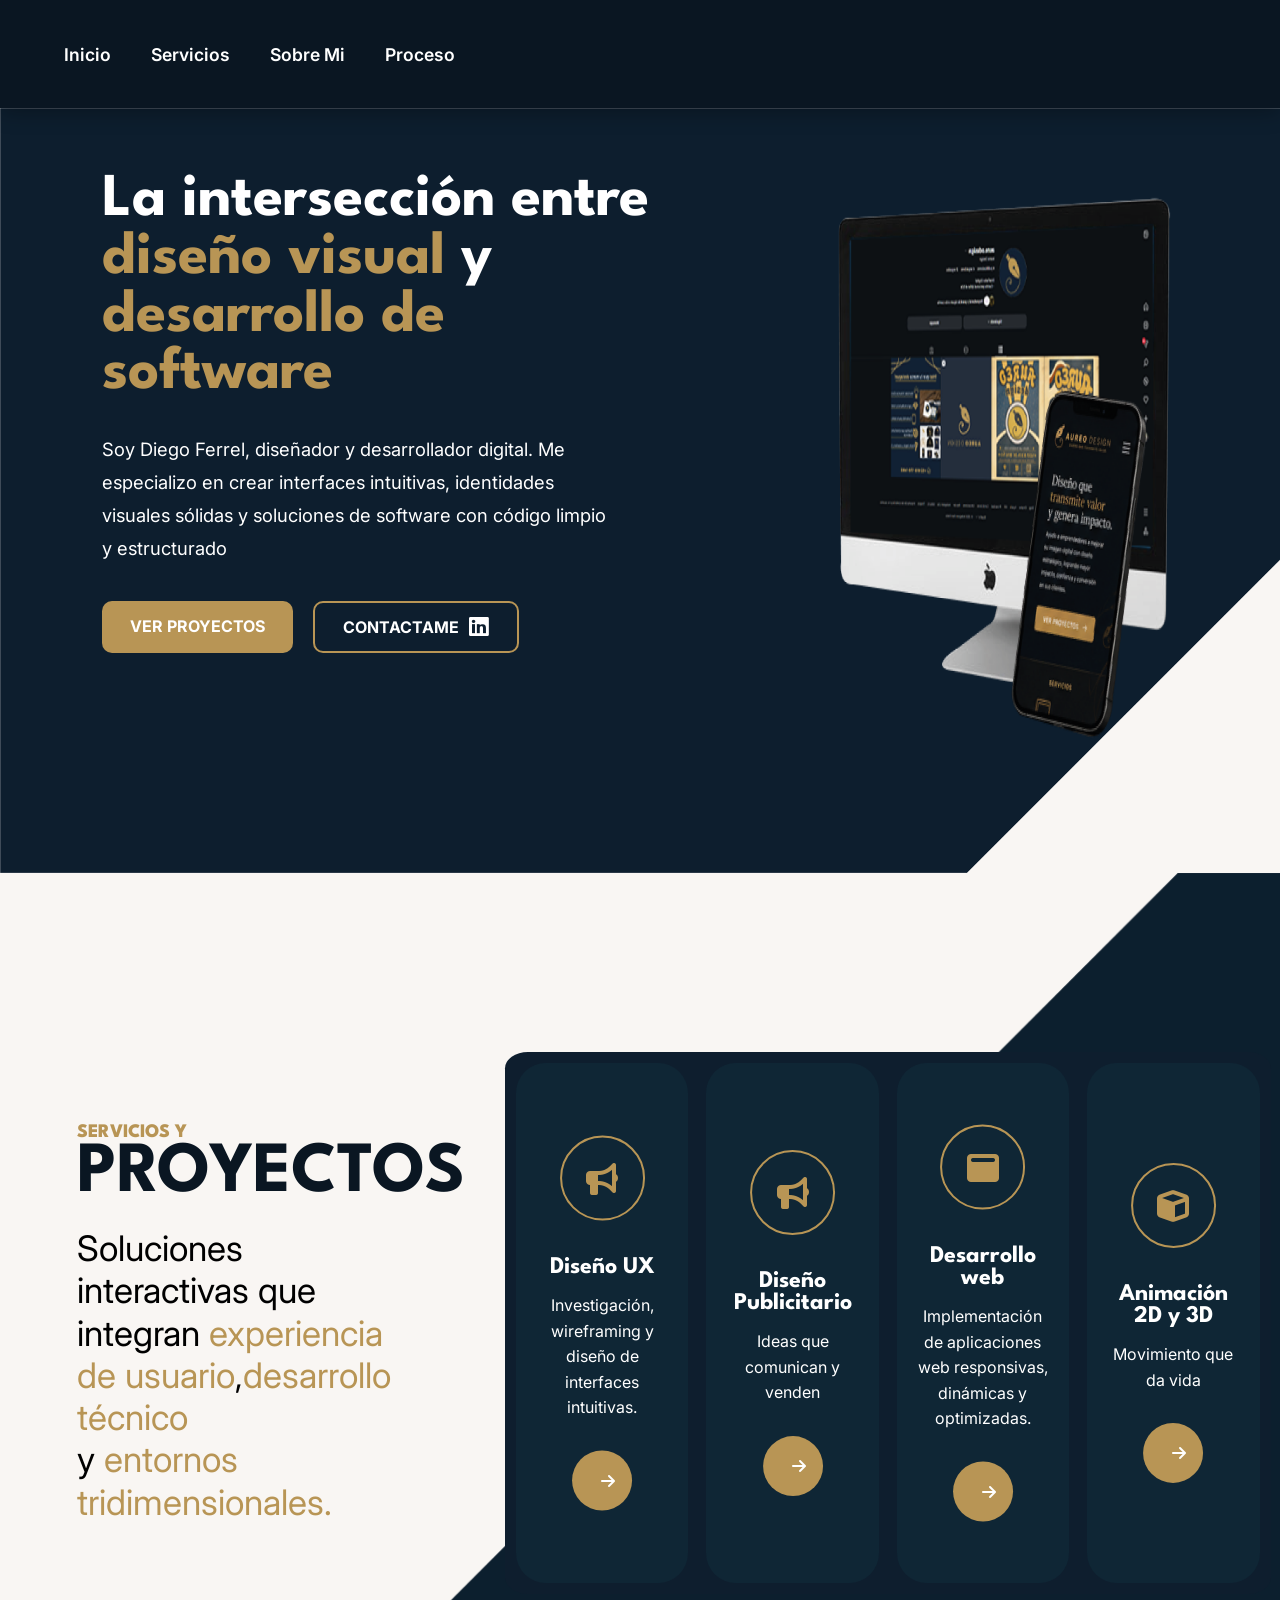
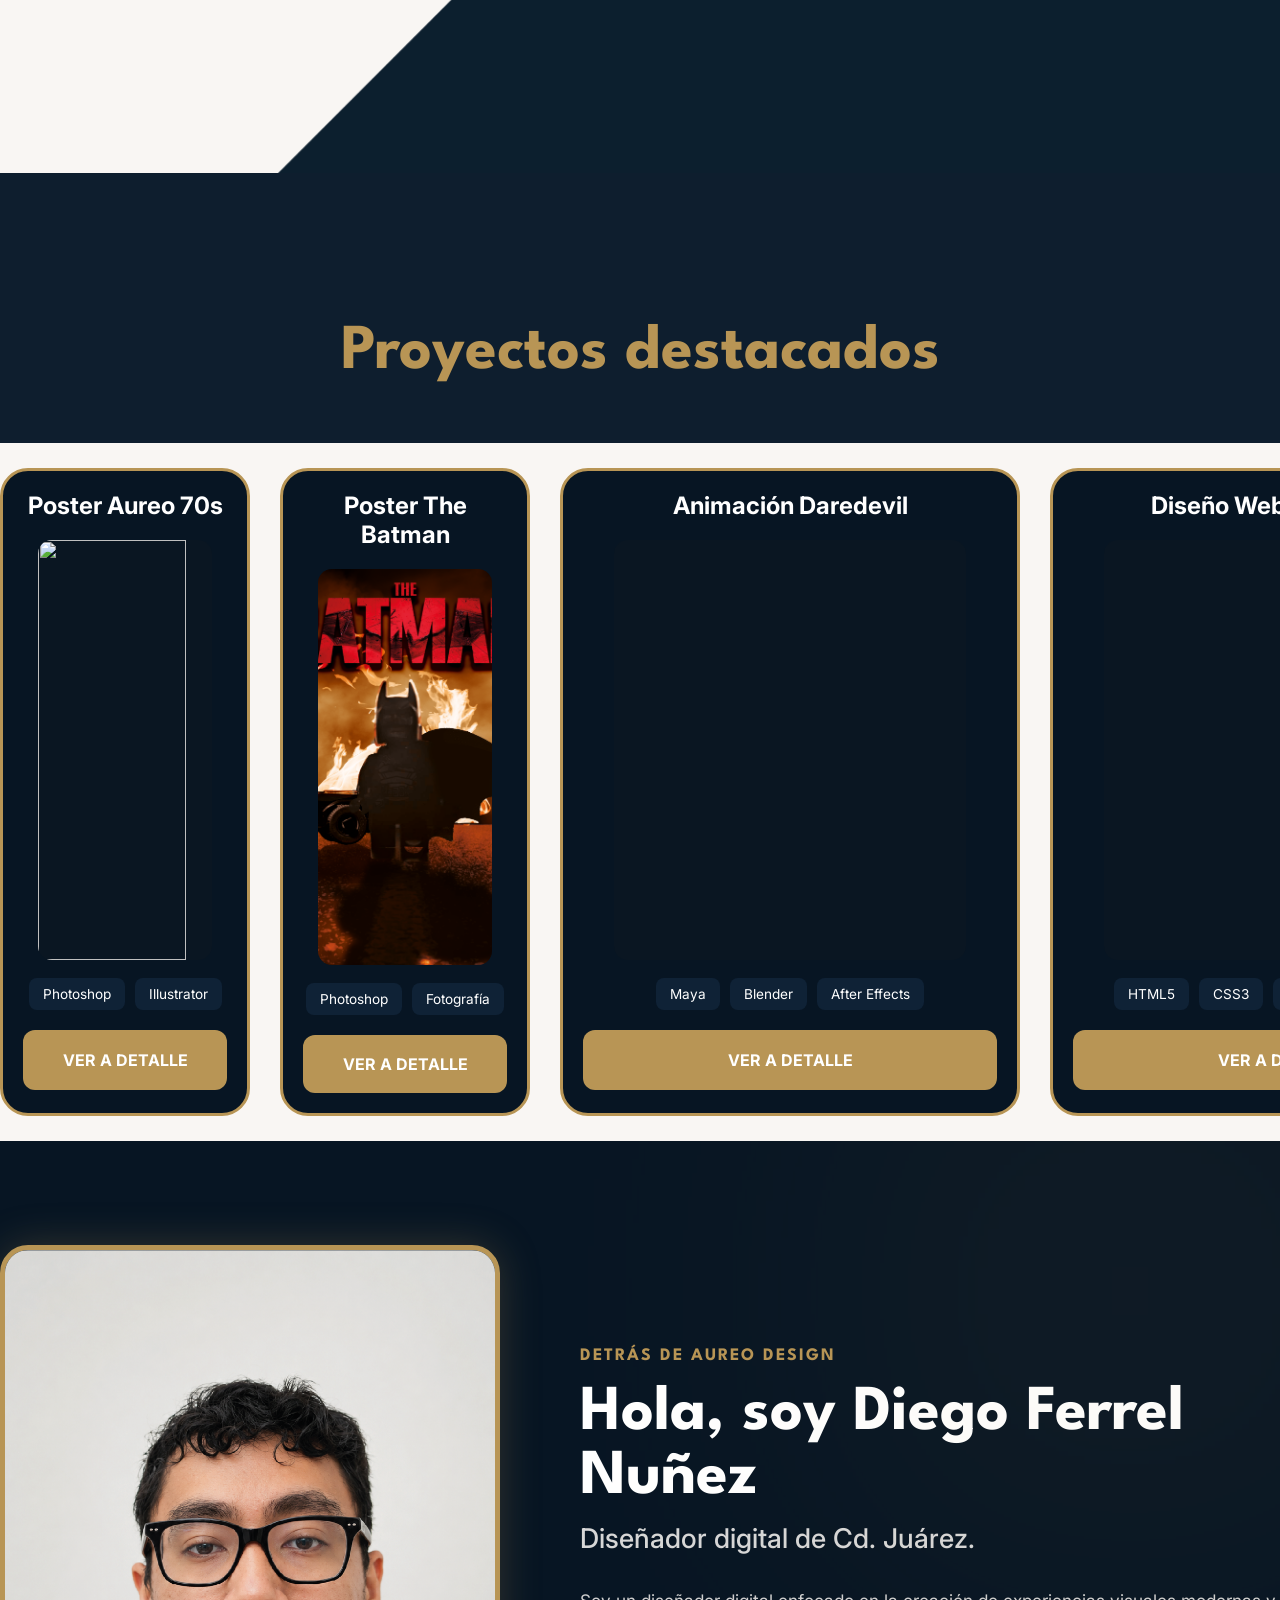
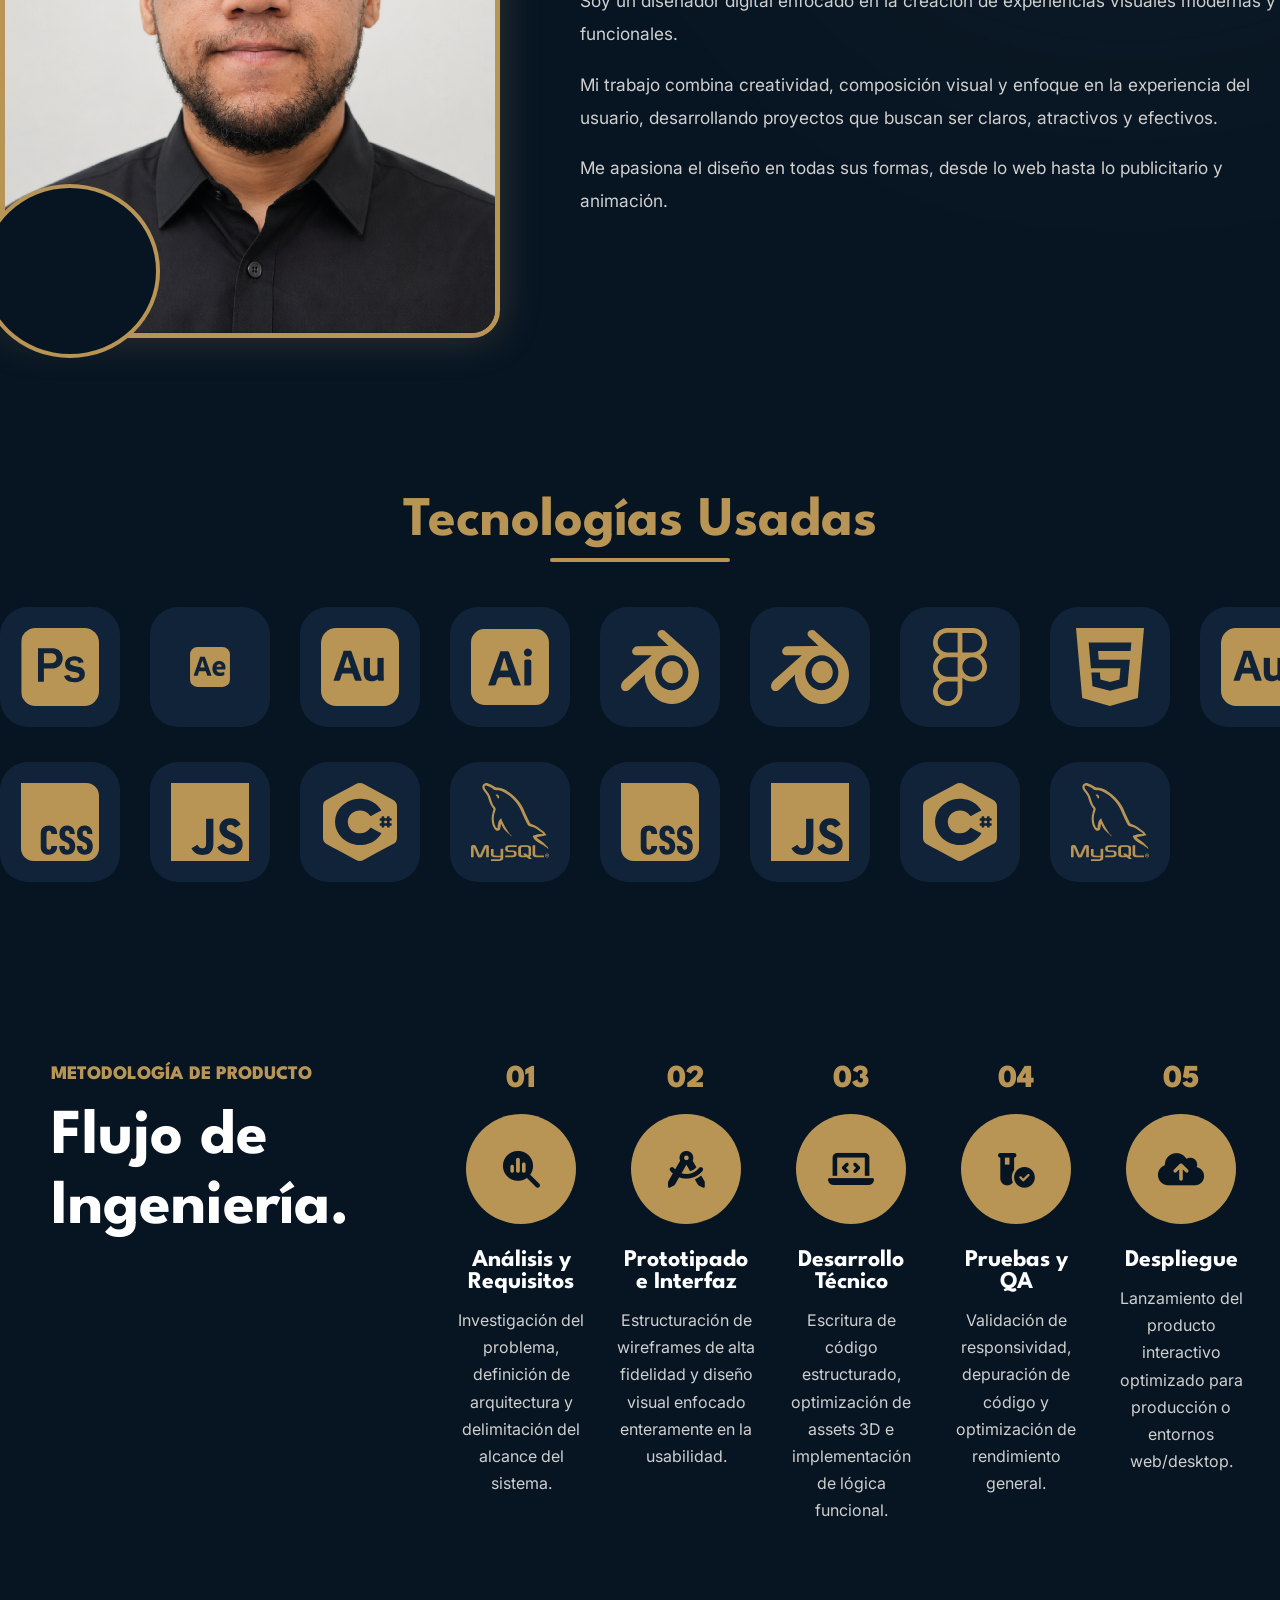
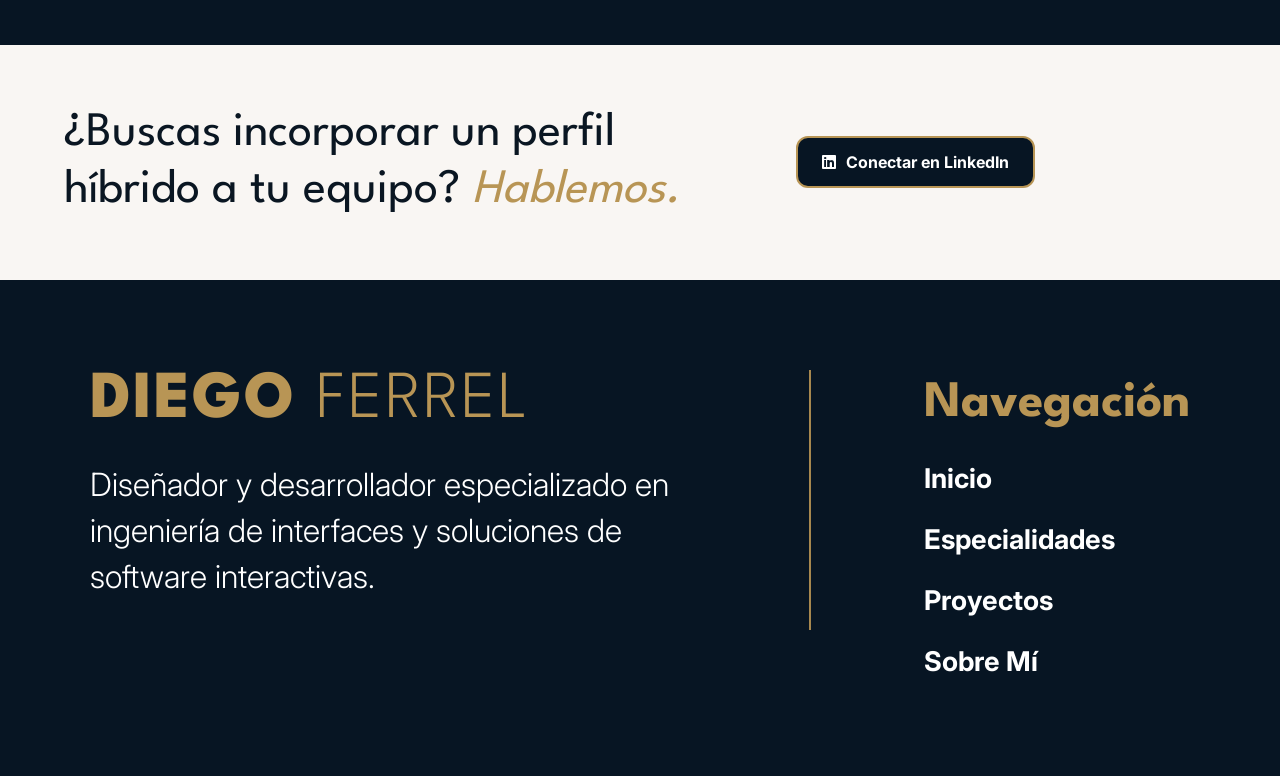
==== index.html @ 07446d7c "xd" ====
<!DOCTYPE html>
<html lang="en">

<head>
    <meta charset="UTF-8">
    <meta name="viewport" content="width=device-width, initial-scale=1.0">
    <title>Diego Ferrel</title>
    <link rel="stylesheet" href="./css/styles_index.css">


    <link rel="preconnect" href="https://fonts.googleapis.com">
    <link rel="preconnect" href="https://fonts.gstatic.com" crossorigin>
    <link
        href="https://fonts.googleapis.com/css2?family=Inter:ital,opsz,wght@0,14..32,100..900;1,14..32,100..900&family=League+Spartan:wght@100..900&display=swap"
        rel="stylesheet">

    <link rel="stylesheet" href="https://cdnjs.cloudflare.com/ajax/libs/font-awesome/6.5.1/css/all.min.css">
</head>

<body>
    <header>
        <div class="header-container">


            <button class="hamburger" id="hamburger-btn" aria-label="Abrir menú">
                <span></span>
                <span></span>
                <span></span>
            </button>

            <nav id="nav-menu">
                <ul>
                    <li><a href="./index.html">Inicio</a></li>
                    <li><a href="#servicios">Servicios</a></li>
                    <li><a href="#sobremi">Sobre Mi</a></li>
                    <li><a href="#proceso">Proceso</a></li>
                </ul>
            </nav>
        </div>
    </header>

    <section class="primeraseccion">
        <div class="hero-content">

            <h1>
                La intersección entre<br>
                <span>diseño visual</span> y<br>
                <span>desarrollo de software</span>
            </h1>

            <p>
                Soy Diego Ferrel, diseñador y desarrollador digital. Me especializo en crear interfaces intuitivas,
                identidades visuales sólidas y soluciones de software con código limpio y estructurado
            </p>

            <div class="hero-buttons">
                <a href="#servicios" class="btn-gold">VER PROYECTOS</a>
                <a href="https://www.linkedin.com/in/diego-ferrel-nu%C3%B1ez-9987aa386/" class="btn-outline">
                    CONTACTAME
                    <i class="fa-brands fa-linkedin"></i>

                </a>
            </div>

        </div>

        <figure class="mockups">
            <img src="./Recursos/mockups@3x.png" alt="">
        </figure>
    </section>
    <section class="servicios" id="servicios">
        <div class="texto-servicios">

            <span class="mini-titulo">SERVICIOS Y</span>

            <h2>PROYECTOS</h2>

            <p>
                Soluciones interactivas que <br>
                integran <span>experiencia de usuario</span>,<span>desarrollo técnico</span> <br>
                y <span>entornos tridimensionales.</span>
            </p>

        </div>

        <div class="cards-container">
            <article class="service-card">

                <video autoplay muted loop playsinline>
                    <source src="./Recursos/Videos/UX.mp4" type="video/mp4">
                </video>

                <div class="overlay"></div>

                <div class="contenido">

                    <div class="icono">
                        <i class="fa-solid fa-bullhorn"></i>
                    </div>

                    <h3>Diseño UX</h3>

                    <p>
                        Investigación, wireframing y diseño de interfaces intuitivas.
                    </p>

                    <button onclick="window.location.href='disenoux.html'" class="btn-card">

                        <span>Ver proyectos</span>

                        <i class="fa-solid fa-arrow-right"></i>

                    </button>

                </div>

            </article>


            <article class="service-card">

                <video autoplay muted loop playsinline>
                    <source src="./Recursos/Videos/DiseñoPublicitario.mp4" type="video/mp4">
                </video>

                <div class="overlay"></div>

                <div class="contenido">

                    <div class="icono">
                        <i class="fa-solid fa-bullhorn"></i>
                    </div>

                    <h3>Diseño Publicitario</h3>

                    <p>
                        Ideas que comunican y venden
                    </p>

                    <button onclick="window.location.href='disenopublicitario.html'" class="btn-card">

                        <span>Ver proyectos</span>

                        <i class="fa-solid fa-arrow-right"></i>

                    </button>

                </div>

            </article>

            <article class="service-card">

                <video autoplay muted loop playsinline>
                    <source src="./Recursos/Videos/Web.mp4" type="video/mp4">
                </video>

                <div class="overlay"></div>

                <div class="contenido">

                    <div class="icono">
                        <i class="fa-solid fa-window-maximize"></i>
                    </div>

                    <h3>Desarrollo web</h3>

                    <p>
                        Implementación de aplicaciones web responsivas, dinámicas y optimizadas.
                    </p>

                    <button onclick="window.location.href='disenoweb.html'" class="btn-card">

                        <span>Ver proyectos</span>

                        <i class="fa-solid fa-arrow-right"></i>

                    </button>

                </div>

            </article>



            <article class="service-card">

                <video autoplay muted loop playsinline>
                    <source src="./Recursos/Videos/animacion.mp4" type="video/mp4">
                </video>

                <div class="overlay"></div>

                <div class="contenido">

                    <div class="icono">
                        <i class="fa-solid fa-cube"></i>
                    </div>

                    <h3>Animación 2D y 3D</h3>

                    <p>
                        Movimiento que da vida
                    </p>

                    <button onclick="window.location.href='Animacion2d.html'" class="btn-card">

                        <span>Ver proyectos</span>

                        <i class="fa-solid fa-arrow-right"></i>

                    </button>

                </div>

            </article>

        </div>
    </section>


    <section class="proyectos">
        <div class="titulo-proyectos">
            <h2>Proyectos destacados</h2>
        </div>

        <div class="carousel">
            <div class="carousel-track">

                <!-- CARD 1 -->
                <article class="project-card">
                    <h3>Poster Aureo 70s</h3>

                    <img src="./Recursos/Proyectos/Publicidad/CartelFinalParaImpresion.jpg" alt="">

                    <div class="tags">
                        <span>Photoshop</span>
                        <span>Illustrator</span>
                    </div>

                    <a href="#" class="btn-card"
                        data-src="./Recursos/Proyectos/Publicidad/CartelFinalParaImpresion.png">
                        VER A DETALLE
                    </a>
                </article>

                <!-- CARD 2 -->
                <article class="project-card">
                    <h3>Poster The Batman</h3>

                    <img src="./Recursos/Proyectos/Publicidad/PosterTheBatman.png" alt="">

                    <div class="tags">
                        <span>Photoshop</span>
                        <span>Fotografía</span>
                    </div>

                    <a href="#" class="btn-card" data-src="./Recursos/Proyectos/Publicidad/PosterTheBatman.png">
                        VER A DETALLE
                    </a>
                </article>

                <!-- CARD 3 -->
                <article class="project-card video-card">
                    <h3>Animación Daredevil</h3>

                    <video autoplay muted loop playsinline>
                        <source src="./Recursos/Proyectos/Animacion/Daredevil_Spiderman_Final (1).mp4" type="video/mp4">
                    </video>

                    <div class="tags">
                        <span>Maya</span>
                        <span>Blender</span>
                        <span>After Effects</span>
                    </div>

                    <a href="#" class="btn-card"
                        data-src="./Recursos/Proyectos/Animacion/Daredevil_Spiderman_Final (1).mp4">
                        VER A DETALLE
                    </a>
                </article>

                <!-- CARD 4 -->
                <article class="project-card video-card">
                    <h3>Diseño Web VinylStore</h3>

                    <video autoplay muted loop playsinline>
                        <source src="./Recursos/Proyectos/Web/VinylStore.mp4" type="video/mp4">
                    </video>


                    <div class="tags">
                        <span>HTML5</span>
                        <span>CSS3</span>
                        <span>JavaScript</span>
                        <span>Figma</span>
                    </div>

                    <a href="https://diegoferrel.github.io/VinylStore.io/" class="btn-card" target="_blank"
                        rel="noopener noreferrer">
                        VER A DETALLE
                    </a>
                </article>

                <!-- CARD 5 -->
                <article class="project-card video-card">
                    <h3>Animacion 2D</h3>

                    <video autoplay muted loop playsinline>
                        <source src="./Recursos/Proyectos/Animacion/Proyecto Final.mp4" type="video/mp4">
                    </video>

                    <div class="tags">
                        <span>After Effects</span>
                        <span>Audition</span>
                    </div>

                    <a href="#" class="btn-card" data-src="./Recursos/Proyectos/Animacion/Proyecto Final.mp4">
                        VER A DETALLE
                    </a>
                </article>

                <!-- DUPLICADOS PARA LOOP INFINITO -->

                <article class="project-card">
                    <h3>Poster Aureo 70s</h3>

                    <img src="./Recursos/Proyectos/Publicidad/CartelFinalParaImpresion.jpg" alt="">

                    <div class="tags">
                        <span>Photoshop</span>
                        <span>Illustrator</span>
                    </div>

                    <a href="#" class="btn-card"
                        data-src="./Recursos/Proyectos/Publicidad/CartelFinalParaImpresion.jpg">
                        VER A DETALLE
                    </a>
                </article>

                <article class="project-card">
                    <h3>Poster The Batman</h3>

                    <img src="./Recursos/Proyectos/Publicidad/PosterTheBatman.png" alt="">

                    <div class="tags">
                        <span>Photoshop</span>
                        <span>Fotografía</span>
                    </div>

                    <a href="#" class="btn-card" data-src="./Recursos/Proyectos/Publicidad/PosterTheBatman.png">
                        VER A DETALLE
                    </a>
                </article>

            </div>
        </div>
    </section>

    <section class="sobre-mi" id="sobremi">

        <div class="sobre-container">

            <div class="foto-wrapper">
                <img src="./Recursos/yo@3x.png" alt="Diego Ferrel">

                <div class="icono-aureo">
                    
                </div>
            </div>

            <div class="sobre-texto">

                <span class="mini-titulo">
                    DETRÁS DE AUREO DESIGN
                </span>

                <h2>
                    Hola, soy Diego Ferrel Nuñez
                </h2>

                <h3>
                    Diseñador digital de Cd. Juárez.
                </h3>

                <p>
                    Soy un diseñador digital enfocado en la creación de experiencias visuales modernas y funcionales.
                </p>

                <p>
                    Mi trabajo combina creatividad, composición visual y enfoque en la experiencia del usuario,
                    desarrollando proyectos que buscan ser claros, atractivos y efectivos.
                </p>

                <p>
                    Me apasiona el diseño en todas sus formas, desde lo web hasta lo publicitario y animación.
                </p>

            </div>

        </div>

    </section>

    <section class="tecnologias">

        <div class="titulo-tech">

            <h2>Tecnologías Usadas</h2>

        </div>

        <!-- FILA 1 -->
        <div class="tech-slider">

            <div class="tech-track left">

                <!-- ITEMS -->
                <div class="tech-item">
                    <img src="./iconos/Tecnologias/IconoPhotoshop.svg" alt="">
                </div>

                <div class="tech-item">
                    <img src="./iconos/Tecnologias/IconoAfterEffects.svg" alt="">
                </div>

                <div class="tech-item">
                    <img src="./iconos/Tecnologias/IconoAuditiion.svg" alt="">
                </div>

                <div class="tech-item">
                    <img src="./iconos/Tecnologias/IconoIllustrator.svg" alt="">
                </div>

                <div class="tech-item">
                    <img src="./iconos/Tecnologias/IconoBlender.svg" alt="">
                </div>

                <div class="tech-item">
                    <img src="./iconos/Tecnologias/IconoBlender.svg" alt="">
                </div>

                <div class="tech-item">
                    <img src="./iconos/Tecnologias/IconoFigma.svg" alt="">
                </div>

                <div class="tech-item">
                    <img src="./iconos/Tecnologias/IconoHTML.svg" alt="">
                </div>

                <!-- DUPLICADOS -->
                <div class="tech-item">
                    <img src="./iconos/Tecnologias/IconoAuditiion.svg" alt="">
                </div>

                <div class="tech-item">
                    <img src="./iconos/Tecnologias/IconoAfterEffects.svg" alt="">
                </div>

                <div class="tech-item">
                    <img src="./iconos/Tecnologias/IconoAuditiion.svg" alt="">
                </div>

                <div class="tech-item">
                    <img src="./iconos/Tecnologias/IconoIllustrator.svg" alt="">
                </div>

                <div class="tech-item">
                    <img src="./iconos/Tecnologias/IconoPhotoshop.svg" alt="">
                </div>

                <div class="tech-item">
                    <img src="./iconos/Tecnologias/IconoAfterEffects.svg" alt="">
                </div>

                <div class="tech-item">
                    <img src="./iconos/Tecnologias/IconoAuditiion.svg" alt="">
                </div>

            </div>

        </div>

        <!-- FILA 2 -->
        <div class="tech-slider">

            <div class="tech-track right">

                <div class="tech-item">
                    <img src="./iconos/Tecnologias/IconoCSS.svg" alt="">
                </div>

                <div class="tech-item">
                    <img src="./iconos/Tecnologias/IconoJava.svg" alt="">
                </div>

                <div class="tech-item">
                    <img src="./iconos/Tecnologias/IconoC.svg" alt="">
                </div>

                <div class="tech-item">
                    <img src="./iconos/Tecnologias/IconoMYSQL.svg" alt="">
                </div>



                <!-- DUPLICADOS -->
                <div class="tech-item">
                    <img src="./iconos/Tecnologias/IconoCSS.svg" alt="">
                </div>

                <div class="tech-item">
                    <img src="./iconos/Tecnologias/IconoJava.svg" alt="">
                </div>

                <div class="tech-item">
                    <img src="./iconos/Tecnologias/IconoC.svg" alt="">
                </div>

                <div class="tech-item">
                    <img src="./iconos/Tecnologias/IconoMYSQL.svg" alt="">
                </div>

            </div>

        </div>

    </section>

    <section class="proceso" id="metodologia">
        <div class="proceso-header">
            <div class="proceso-texto">
                <span class="mini-titulo">METODOLOGÍA DE PRODUCTO</span>
                <h2>Flujo de <br>Ingeniería.</h2>
            </div>

            <div class="steps">
                <article class="step">
                    <div class="numero">01</div>
                    <div class="step-icon"><i class="fa-solid fa-magnifying-glass-chart"></i></div>
                    <h3>Análisis y Requisitos</h3>
                    <p>Investigación del problema, definición de arquitectura y delimitación del alcance del sistema.</p>
                </article>

                <article class="step">
                    <div class="numero">02</div>
                    <div class="step-icon"><i class="fa-solid fa-compass-drafting"></i></div>
                    <h3>Prototipado e Interfaz</h3>
                    <p>Estructuración de wireframes de alta fidelidad y diseño visual enfocado enteramente en la usabilidad.</p>
                </article>

                <article class="step">
                    <div class="numero">03</div>
                    <div class="step-icon"><i class="fa-solid fa-laptop-code"></i></div>
                    <h3>Desarrollo Técnico</h3>
                    <p>Escritura de código estructurado, optimización de assets 3D e implementación de lógica funcional.</p>
                </article>

                <article class="step">
                    <div class="numero">04</div>
                    <div class="step-icon"><i class="fa-solid fa-vial-circle-check"></i></div>
                    <h3>Pruebas y QA</h3>
                    <p>Validación de responsividad, depuración de código y optimización de rendimiento general.</p>
                </article>

                <article class="step">
                    <div class="numero">05</div>
                    <div class="step-icon"><i class="fa-solid fa-cloud-arrow-up"></i></div>
                    <h3>Despliegue</h3>
                    <p>Lanzamiento del producto interactivo optimizado para producción o entornos web/desktop.</p>
                </article>
            </div>
        </div>
    </section>

    <section class="cta-final" id="contacto">
        <div class="cta-container">
            <div class="cta-left">
                <h2>¿Buscas incorporar un perfil<br>híbrido a tu equipo? <span>Hablemos.</span></h2>
            </div>
            <div class="cta-right">
                <a href="https://www.linkedin.com/in/diego-ferrel-nu%C3%B1ez-9987aa386/" target="_blank" rel="noopener noreferrer" class="cta-btn instagram">
                    <i class="fa-brands fa-linkedin"></i> Conectar en LinkedIn
                </a>
            </div>
        </div>
    </section>

    <footer class="footer">
        <div class="footer-container">
            <div class="footer-brand">
                <div class="footer-logo">
                    <h2>DIEGO <span>FERREL</span></h2>
                </div>
                <p>Diseñador y desarrollador especializado en ingeniería de interfaces y soluciones de software interactivas.</p>
            </div>
            <div class="footer-divider"></div>
            <div class="footer-links">
                <h3>Navegación</h3>
                <ul>
                    <li><a href="index.html">Inicio</a></li>
                    <li><a href="#servicios">Especialidades</a></li>
                    <li><a href="#proyectos">Proyectos</a></li>
                    <li><a href="#sobremi">Sobre Mí</a></li>
                </ul>
            </div>
        </div>
    </footer>


    <div class="modal" id="modal">
        <span class="close">&times;</span>
        <img id="modal-img" src="" alt="">
        <video id="modal-video" controls></video>
    </div>
</body>
<script src="./Java/script.js" defer></script>

</html>
---- css/styles_index.css ----
* {
    margin: 0;
    border: none;
}

*,
*::before,
*::after {
    box-sizing: border-box;
}
html {
    scroll-behavior: smooth;
    overflow-x: hidden;
}

img,
video {
    max-width: 100%;
    display: block;
}

section {
    width: 100%;
}

body {
    background-color: #F9F6F3;
    overflow-x: hidden;
}

header {
    position: fixed; /* Hace que el nav siga el scroll */
    top: 0;
    left: 0;
    width: 100%;
    height: 12dvh;
    background-color: #0A1622;
    z-index: 1000; 
    box-shadow: 0 4px 20px rgba(0, 0, 0, 0.3);
    justify-items: anchor-center;
}

.header-container {
    max-width: 1400px;
    height: 100%;
    margin: 0 auto;
    display: flex;
    justify-content: space-between;
    align-items: center;
    padding: 0 5%;
}

.logo-container {
    display: flex;
    align-items: center;
    width: 200px; /* Ajusta según el tamaño real de tu logo */
}

.logo-container img {
    width: 100%;
    height: auto;
}

header nav {
    display: flex;
    align-items: center;
}

header nav ul {
    list-style: none;
    display: flex;
    gap: 40px;
    margin: 0;
    padding: 0;
}

nav ul li a {
    text-decoration: none;
    color: white;
    font-family: "Inter", sans-serif;
    font-style: normal;
    font-weight: 600;
    font-size: 1.1rem;
    position: relative;
    padding-bottom: 5px;
    transition: color 0.3s ease;
}

nav ul li a::after {
    content: "";
    position: absolute;
    left: 50%;
    bottom: 0;
    width: 0;
    height: 2px;
    background: #B89555;
    transform: translateX(-50%);
    transition: width 0.3s ease;
}

nav ul li a:hover::after {
    width: 100%;
}

/* BOTÓN HAMBURGUESA */
.hamburger {
    display: none; /* Oculto en escritorio */
    flex-direction: column;
    justify-content: space-between;
    width: 30px;
    height: 21px;
    background: transparent;
    cursor: pointer;
    z-index: 1010;
}

.hamburger span {
    width: 100%;
    height: 3px;
    background-color: white;
    border-radius: 2px;
    transition: all 0.3s ease-in-out;
}

/* Compensación de altura para la primera sección debido al header fixed */
.primeraseccion {
    margin-top: 12dvh; /* Debe ser igual al height del header */
}

.primeraseccion {
    width: 100%;
    background-image: url(../Recursos/FondoPrimeraSeccion@3x.png);
    height: 85dvh;
    background-size: cover;
    display: flex;
}

.hero-content {
    position: relative;
    z-index: 5;

    width: 45%;
    margin-top: 5%;
    margin-left: 8%;
    color: white;
}

.hero-content h1 {
    font-family: "League Spartan", sans-serif;
    font-size: 5rem;
    line-height: .95;

    margin-bottom: 30px;
}

.hero-content h1 span {
    color: #B89555;
}

.hero-content p {
    font-family: "Inter", sans-serif;

    font-size: 1.15rem;
    line-height: 1.8;

    width: 90%;

    margin-bottom: 35px;
}

.hero-buttons {
    display: flex;
    gap: 20px;
}

.btn-gold {
    background: #B89555;
    color: white;

    padding: 15px 28px;

    border-radius: 10px;

    text-decoration: none;

    font-family: "Inter", sans-serif;
    font-weight: 700;
}

.btn-gold:hover {
    transform: scale(1.1);
    background-color: #0A1622;
    outline: #B89555 2px solid;
    transition: 0.2s ease-in-out;
}

.btn-outline {
    border: 2px solid #B89555;
    color: white;

    padding: 13px 28px;

    border-radius: 10px;

    text-decoration: none;

    font-family: "Inter", sans-serif;
    font-weight: 700;

    display: flex;
    align-items: center;
    gap: 10px;
}

.btn-outline:hover {
    transform: scale(1.1);
    background-color: #B89555;
    transition: 0.2s ease-in-out;
}

.btn-outline i {
    font-size: 1.4rem;
}

.mockups {
    width: 52%;
    margin-right: -5%;
    display: flex;
    justify-content: center;
    overflow: hidden;
}

.mockups img {
    max-width: 100%;
    height: auto;
    display: block;
}

.servicios {
    min-height: 100vh;
    background-image: url(../Recursos/FondoServicios@3x.png);
    background-size: 90.05%;
    display: flex;
    align-items: center;
    justify-content: space-between;
    padding: 0 6%;
    overflow: hidden;
    background-position-x: 170%;
    background-repeat: no-repeat;
}


.texto-servicios {
    width: 30%;
}

.mini-titulo {
    font-family: "League Spartan", sans-serif;
    color: #B89555;
    font-weight: 800;
    font-size: 1.2rem;
}

.texto-servicios h2 {
    font-family: "League Spartan", sans-serif;
    font-size: 4.5rem;
    color: #0A1622;

    margin-bottom: 20px;
}

.texto-servicios p {
    font-family: "Inter", sans-serif;
    font-size: 2.2rem;
    line-height: 1.2;
}

.texto-servicios p span {
    color: #B89555;
}


.cards-container {
    width: 73%;
    background-color: #0E1E2E;
    display: flex;
    gap: 18px;
    padding: 1%;
    border-radius: 3%;
    margin-right: -6%;
}

.service-card {
    position: relative;

    flex: 1;

    height: 520px;

    background: #0F2635;

    border-radius: 30px;

    overflow: hidden;

    transition: all .5s ease;

    cursor: pointer;

    display: flex;
    align-items: flex-end;
}


.service-card video {
    position: absolute;

    width: 100%;
    height: 100%;

    object-fit: cover;

    opacity: 0;

    transition: .5s;
}


.overlay {
    position: absolute;
    inset: 0;

    background: linear-gradient(to top,
            rgba(0, 0, 0, .85),
            rgba(0, 0, 0, .2));

    opacity: 0;

    transition: .5s;
}

.contenido {
    position: absolute;

    top: 50%;
    left: 50%;

    transform: translate(-50%, -50%);

    z-index: 5;

    width: 80%;

    display: flex;
    flex-direction: column;

    align-items: center;
    justify-content: center;

    text-align: center;

    color: white;

    transition: .5s ease;
}

.icono {
    width: 85px;
    height: 85px;

    border: 2px solid #B89555;
    border-radius: 50%;

    display: flex;
    justify-content: center;
    align-items: center;

    margin-bottom: 35px;

    transition: .4s;
}

.icono i {
    color: #B89555;
    font-size: 2rem;
}


.contenido h3 {
    font-family: "League Spartan", sans-serif;
    font-size: 2rem;

    margin-bottom: 15px;
}


.contenido p {
    font-family: "Inter", sans-serif;

    line-height: 1.6;

    margin-bottom: 30px;
}

.contenido button {
    width: 60px;
    height: 60px;

    border-radius: 50%;

    background: #B89555;

    color: white;

    font-size: 1.2rem;

    cursor: pointer;

    transition: .3s;
}

.cards-container:hover .service-card {
    flex: .8;
}

.cards-container .service-card:hover {
    flex: 2;
    outline: #B89555 5px solid;
    transition: 0.3s ease-in-out;
}

.service-card:hover video {
    opacity: 1;

}

.service-card:hover .overlay {
    opacity: 1;
}


.service-card:hover .icono {
    opacity: 0;
    transform: translateY(-20px);
}


.contenido button:hover {
    transform: scale(1.1);
}

.contenido h3,
.contenido p,
.btn-card {
    transition: .4s ease;
}


.cards-container:hover .service-card h3,
.cards-container:hover .service-card p,
.cards-container:hover .service-card .btn-card {

    opacity: 0;

    transform: translateY(20px);

    pointer-events: none;
}


.cards-container .service-card:hover h3,
.cards-container .service-card:hover p,
.cards-container .service-card:hover .btn-card {

    opacity: 1;

    transform: translateY(0);

    pointer-events: auto;
}

.btn-card {
    width: 60px;
    height: 60px;

    border-radius: 50%;

    background: #B89555;

    border: none;

    color: white;

    display: flex;
    align-items: center;
    justify-content: center;

    gap: 12px;

    overflow: hidden;

    cursor: pointer;

    transition:
        width .45s ease,
        border-radius .45s ease,
        padding .45s ease,
        background .3s ease;

    padding: 0;
}


.btn-card span {
    opacity: 0;

    max-width: 0;

    overflow: hidden;

    white-space: nowrap;

    transition: .35s ease;

    font-family: "Inter", sans-serif;
    font-weight: 600;
    font-size: 1rem;
}

.service-card:hover .btn-card {

    width: 220px;

    border-radius: 16px;

    padding: 0 24px;

    justify-content: space-between;
}


.service-card:hover .btn-card span {
    opacity: 1;

    max-width: 200px;
}


.btn-card i {
    font-size: 1rem;

    flex-shrink: 0;
}

.service-card:hover .contenido {

    top: auto;

    left: 25px;

    bottom: 35px;

    transform: none;

    align-items: flex-start;

    text-align: left;

    width: 85%;
}

.proyectos {
    width: 100%;
    background: #F9F6F3;
    overflow: hidden;
}

.titulo-proyectos {
    width: 100%;
    text-align: center;
    margin-bottom: 50px;
    height: 30dvh;
    align-content: center;
    background-color: #0E1E2E;
    display: grid;
    margin: 0;
}

.titulo-proyectos h2 {
    font-family: "League Spartan", sans-serif;
    font-size: 4rem;
    color: #B89555;
    height: 100%;
    margin-top: 7%;
}

.carousel {
    width: 100%;
    overflow: hidden;
    position: relative;

    padding: 25px 0;
}

.carousel-track {
    display: flex;
    gap: 30px;
    width: max-content;

    animation: scroll 30s linear infinite;
}

.project-card {
    width: 250px;
    background: #071523;
    border: 3px solid #B89555;
    border-radius: 28px;
    padding: 20px;
    transition: .3s ease;
    display: flex;
    flex-direction: column;
    align-items: center;
    height: 72dvh;
}

.video-card {
    width: 460px;
    min-width: 460px;
}

.video-card video {
    height: 300px;
}

.project-card:hover {
    transform: scale(1.05) translateY(-10px);
}

.project-card video {
    width: 100%;
    height: 300px;
    object-fit: cover;
    border-radius: 14px;
    margin-bottom: 18px;
}

.project-card img {
    width: 100%;
    height: 420px;
    object-fit: cover;
    border-radius: 14px;
    margin-bottom: 18px;
}

.project-card img,
.project-card video {
    width: 100%;
    height: 420px;
    object-fit: cover;
    background: #0A1622;
}

.project-card h3 {
    color: white;
    font-family: "Inter", sans-serif;
    font-size: 1.5rem;
    margin-bottom: 20px;
    text-align: center;
}

.tags {
    display: flex;
    flex-wrap: wrap;
    justify-content: center;
    gap: 10px;

    margin-bottom: 20px;
}

.tags span {
    background: #0F2236;
    color: white;

    padding: 8px 14px;

    border-radius: 8px;

    font-family: "Inter", sans-serif;
    font-size: .85rem;
}

.btn-card {
    width: 100%;

    background: #B89555;
    color: white;

    text-align: center;

    padding: 14px 0;

    border-radius: 12px;

    text-decoration: none;

    font-family: "Inter", sans-serif;
    font-weight: 700;

    transition: .25s;
}

.btn-card:hover {
    background: #d1ab67;
    transform: scale(1.03);
}

@keyframes scroll {
    from {
        transform: translateX(0);
    }

    to {
        transform: translateX(-50%);
    }
}

.modal {
    position: fixed;
    inset: 0;
    background: rgba(0, 0, 0, 0.85);
    display: none;
    justify-content: center;
    align-items: center;
    z-index: 9999;
    flex-direction: column;
}

.modal img,
.modal video {
    max-width: 80%;
    max-height: 80%;
    border-radius: 12px;
}

.close {
    position: absolute;
    top: 20px;
    right: 30px;
    font-size: 2rem;
    color: white;
    cursor: pointer;
}


.sobre-mi {
    width: 100%;
    min-height: 100vh;
    background-image: url(../Recursos/FondoSobre_1@3x.png);
    background-size: cover;

    background: #071523;

    display: flex;
    justify-content: center;
    align-items: center;


    position: relative;
    overflow: hidden;
}

.sobre-mi::before {
    content: "";

    position: absolute;

    width: 500px;
    height: 500px;

    background: #B89555;

    filter: blur(180px);

    opacity: .08;

    top: -100px;
    right: -100px;
}

.sobre-container {
    width: 100%;
    max-width: 1400px;

    display: flex;
    align-items: center;
    justify-content: center;

    gap: 80px;
}

.foto-wrapper {
    position: relative;
}

.foto-wrapper>img {
    width: 100%;
    height: 77dvh;

    object-fit: cover;

    border-radius: 28px;

    border: 5px solid #B89555;

    box-shadow:
        0 0 40px rgba(184, 149, 85, .25);
}

.logo {
    width: 50%;
    object-fit: contain;
}

.icono-aureo {
    position: absolute;
    bottom: -20px;
    left: -20px;
    width: 36%;
    height: 25%;
    border-radius: 50%;
    background: #071523;
    border: 4px solid #B89555;
    display: flex;
    justify-content: center;
    align-items: center;
    overflow: hidden;
    box-sizing: border-box;
}

.sobre-texto {
    max-width: 700px;
    color: white;
}

.sobre-texto .mini-titulo {
    color: #B89555;

    font-family: "League Spartan", sans-serif;
    font-size: 1.1rem;
    font-weight: 700;

    letter-spacing: 2px;
}

.sobre-texto h2 {
    font-family: "League Spartan", sans-serif;

    font-size: 4rem;

    line-height: 1;

    margin: 18px 0 12px;
}

.sobre-texto h3 {
    font-family: "Inter", sans-serif;

    font-size: 1.7rem;
    font-weight: 500;

    color: #d7d7d7;

    margin-bottom: 30px;
}

.sobre-texto p {
    font-family: "Inter", sans-serif;

    font-size: 1.08rem;

    line-height: 1.9;

    color: #d0d0d0;

    margin-bottom: 18px;
}

/* TECNOLOGÍAS */

.tecnologias {
    width: 100%;
    background: #071523;
    overflow: hidden;
    padding: 55px 0 120px;


    position: relative;
}

.titulo-tech {
    text-align: center;
    margin-bottom: 60px;
}

.titulo-tech h2 {
    font-family: "League Spartan", sans-serif;
    font-size: 3.5rem;
    color: #B89555;

    position: relative;

    display: inline-block;
}

.titulo-tech h2::after {
    content: "";

    position: absolute;

    left: 50%;
    transform: translateX(-50%);

    bottom: -15px;

    width: 180px;
    height: 4px;

    background: #B89555;

    border-radius: 20px;
}

.tech-slider {
    width: 100%;

    margin-bottom: 35px;
}

.tech-track {
    display: flex;
    gap: 30px;

    width: max-content;
}

.tech-track.left {
    animation: techLeft 30s linear infinite;
}

.tech-track.right {
    animation: techRight 30s linear infinite;
}


.tech-item {
    width: 120px;
    height: 120px;

    background: #102338;

    border-radius: 28px;

    display: flex;
    justify-content: center;
    align-items: center;

    flex-shrink: 0;

    transition: .3s ease;
}

.tech-item:hover {
    transform: translateY(-10px);

    background: #16314d;
}

.tech-item img {
    width: 65%;
    height: 65%;

    object-fit: contain;
}

@keyframes techLeft {
    from {
        transform: translateX(0);
    }

    to {
        transform: translateX(-50%);
    }
}

@keyframes techRight {
    from {
        transform: translateX(-50%);
    }

    to {
        transform: translateX(0);
    }
}

/* PROCESO */

.proceso {
    width: 100%;
    background: #071523;
    overflow: hidden;
    padding: 28px 4% 120px;
}

.proceso-header {
    display: flex;
    align-items: flex-start;
    gap: 80px;

    width: 90%;
}

.proceso-texto {
    min-width: 320px;
}

.proceso-texto h2 {
    font-family: "League Spartan", sans-serif;
    font-size: 4rem;

    color: white;

    line-height: 1.1;

    margin-top: 20px;
}

.proceso-texto h2 span {
    color: #B89555;
}

.steps {
    flex: 1;

    display: grid;
    grid-template-columns: repeat(5, minmax(140px, 1fr));

    gap: 25px;
}

.step {
    text-align: center;
    color: white;
}

.numero {
    font-family: "League Spartan", sans-serif;
    font-size: 2rem;
    font-weight: 800;

    color: #B89555;

    margin-bottom: 20px;
}

.step-icon {
    width: 110px;
    height: 110px;

    background: #B89555;

    border-radius: 50%;

    display: flex;
    justify-content: center;
    align-items: center;

    margin: 0 auto 25px;

    transition: .3s ease;
}

.step:hover .step-icon {
    transform: translateY(-10px) scale(1.05);
}

.step-icon i {
    font-size: 2.3rem;
    color: #071523;
}

.step h3 {
    font-family: "League Spartan", sans-serif;
    font-size: 1.5rem;

    margin-bottom: 14px;
}

.step p {
    font-family: "Inter", sans-serif;
    font-size: 1rem;

    line-height: 1.7;

    color: #cfcfcf;
}


.cta-final {
    width: 100%;
    background: #F9F6F3;

    padding: 60px 5%;
    box-sizing: border-box;
}

.cta-container {
    display: flex;
    justify-content: space-between;
    align-items: center;
    gap: 40px;
}

.cta-left {
    display: flex;
    align-items: center;
    gap: 80px;
    width: 66%;
}

.cta-left img {
    width: 140px;
    height: 140px;
    object-fit: cover;
}

.cta-left h2 {
    font-family: "League Spartan", sans-serif;
    font-size: 3rem;
    font-weight: 400;
    color: #0A1622;
    line-height: 1.2;
}

.cta-left h2 span {
    color: #B89555;
    font-style: italic;
}

.cta-right {
    display: flex;
    gap: 20px;
    width: 40%;
}

.cta-btn {
    display: flex;
    align-items: center;
    gap: 10px;

    padding: 14px 24px;

    border-radius: 12px;

    text-decoration: none;

    font-family: "Inter", sans-serif;
    font-weight: 700;

    transition: .3s ease;
}

.whatsapp {
    background: #B89555;
    color: white;
}

.instagram {
    background: #071523;
    color: white;

    border: 2px solid #B89555;
}

.cta-btn:hover {
    transform: translateY(-4px) scale(1.03);
}

.footer {
    width: 100%;
    background: #071523;

    padding: 90px 7% 70px;

    box-sizing: border-box;
}

.footer-container {
    display: flex;
    justify-content: space-between;
    align-items: flex-start;

    gap: 70px;
}

.footer-brand {
    width: 55%;
}

.footer-logo {
    display: flex;
    align-items: center;

    gap: 20px;

    margin-bottom: 30px;
}

.footer-logo img {
    width: 65px;
    height: 65px;
    object-fit: contain;
}

.footer-logo h2 {
    font-family: "League Spartan", sans-serif;
    font-size: 4.2rem;
    font-weight: 800;

    color: #B89555;

    letter-spacing: 2px;
}

.footer-logo h2 span {
    font-weight: 300;
}

.footer-brand p {
    font-family: "Inter", sans-serif;

    color: white;

    font-size: 2rem;

    line-height: 1.45;

    max-width: 650px;

    font-weight: 300;
}


.footer-divider {
    width: 2px;
    min-height: 260px;

    background: #B89555;

    opacity: .9;
}


.footer-links {
    min-width: 220px;

    padding-top: 10px;
}

.footer-links h3 {
    font-family: "League Spartan", sans-serif;

    font-size: 3.2rem;

    color: #B89555;

    margin-bottom: 35px;
}

.footer-links ul {
    list-style: none;
    padding: 0;
}

.footer-links li {
    margin-bottom: 28px;
}

.footer-links a {
    text-decoration: none;

    color: white;

    font-family: "Inter", sans-serif;

    font-size: 1.7rem;

    font-weight: 700;

    transition: .25s ease;
}

.footer-links a:hover {
    color: #B89555;

    transform: translateX(6px);
}

@media screen and (min-width: 1800px) {
    .hero-content {
        margin-top: 8%;
        margin-left: 12%;
    }

    .hero-content h1 {
        font-size: 4.5rem;
    }

    .hero-content p {
        font-size: 1.4rem;
    }

    .texto-servicios h2 {
        font-size: 5.5rem;
    }

    .texto-servicios p {
        font-size: 2.8rem;
    }

    .service-card {
        height: 600px;
    }

    .sobre-container {
        max-width: 1600px;
        gap: 120px;
    }

    .foto-wrapper>img {
        height: 70dvh;
        width: 500px;
    }
}

@media(max-width:1000px) {

    .footer-container {
        flex-direction: column;
    }

    .footer-divider {
        width: 100%;
        height: 2px;
        min-height: 2px;
    }

    .footer-brand {
        width: 100%;
    }

    .footer-logo h2 {
        font-size: 3rem;
    }

    .footer-brand p {
        font-size: 1.3rem;
    }

    .footer-links h3 {
        font-size: 2.5rem;
    }

    .footer-links a {
        font-size: 1.2rem;
    }
}

@media screen and (max-width:1400px) {
    .hero-content h1 {
        font-size: 3.8rem;
    }

    .project-card img,
    .project-card video {
        width: 85%;
    }

    .cards-container {
        width: 68%;
    }

    .contenido h3 {
        font-size: 1.5rem;
    }
}

@media screen and (max-width:1258px) {
    header {
        height: 13dvh;
    }
    .primeraseccion{
        margin-top: 13dvh;
    }

    header img {
        width: 58%;
    }

    header nav ul {
        font-size: 95%;
    }

    .hero-content h1 {
        font-size: 3.2rem;
    }

    .mockups {
        width: 66%;
        margin-right: -5%
    }

    .cards-container {
        width: 63%;
    }

    .contenido h3 {
        font-size: 1.3rem;
    }

    .project-card img,
    .project-card video {
        width: 80%;
    }

    .servicios {
        background-size: 93.26%;
    }

    .foto-wrapper>img {
        width: 374px;
        height: 520px;
    }

    .sobre-texto {
        max-width: 600px;
    }

    .sobre-texto h2 {
        font-size: 3.7rem;
    }

    .sobre-container {
        gap: 50px;
    }

    .proceso-header {
        gap: 15px;
    }

    .proceso-texto h2 {
        font-size: 3.5rem;
    }

    .cta-btn {
        font-size: 94%;
    }

    .steps {
        grid-template-columns: repeat(5, minmax(127px, 1fr));
        gap: 30px;
    }

    .step h3 {
        font-size: 1.3rem;
    }
}

@media screen and (max-width:1135px) {
    .mockups {
        width: 52%;
        margin-right: -5%;
        height: 80%;
        margin-top: 8%;
    }

    .servicios {
        background-size: 84.45%;
    }

    .texto-servicios h2 {
        font-size: 3.6rem;
    }

    .texto-servicios p {
        font-size: 1.8rem;
    }

    .cards-container {
        width: 68%;
        height: 74dvh;
    }

    .service-card {
        height: 71dvh;
    }

    .foto-wrapper>img {
        width: 317px;
        height: 447px;
    }

    .sobre-texto {
        max-width: 520px;
    }

    .sobre-texto h2 {
        font-size: 2.8rem;
    }

    .sobre-texto h3 {
        font-size: 1.4rem;
    }

    .sobre-texto p {
        font-size: 1rem;
    }

    .tecnologias {
        padding: 10px 0 90px;
    }

    .titulo-tech h2 {
        font-size: 2.5rem;
    }

    .tech-item {
        width: 90px;
        height: 14dvh;
    }

    .proceso-texto h2 {
        font-size: 3.1rem;
    }

    .proceso-header {
        gap: 0px;
    }

    .numero {
        font-size: 1.5rem;
    }

    .step-icon {
        width: 90px;
        height: 90px;
    }

    .steps {
        margin-left: -6%;
    }

    .cta-left h2 {
        font-size: 2rem;
    }

    .cta-right {
        width: 36%;
        height: 8dvh;
    }

    .cta-btn {
        font-size: 71%;
    }
}

@media screen and (max-width:1072px) {

    .mockups {
        width: 78%;
    }

    .steps {
        gap: 20px;
    }
}

@media screen and (max-width: 1024px) {
    .primeraseccion {
        height: 70dvh;
        background-position: 49.5%;
    }

    .hero-content h1 {
        font-size: 2.9rem;
    }

    .hero-content p {
        font-size: 0.9rem;
    }

    .btn-outline a {
        font-size: 70%;
    }

    .btn-gold a {
        font-size: 70%;
    }

    .mini-titulo {
        font-size: 1rem;
    }

    .texto-servicios h2 {
        font-size: 2.7rem;
    }

    .texto-servicios p {
        font-size: 1.4rem;
    }

    .cards-container {
        width: 75%;
        height: 60dvh;
    }

    .service-card {
        height: 56dvh;
    }

    .service-card:hover .btn-card {
        width: 173px;
    }

    .btn-card span {
        font-size: 0.8rem;
    }

    .sobre-container {
        gap: 40px;
    }

    .foto-wrapper>img {
        width: 285px;
        height: 395px;
    }

    .sobre-texto {
        max-width: 440px;
    }

    .sobre-texto h2 {
        font-size: 1.9rem;
    }

    .sobre-texto h3 {
        font-size: 1rem;
    }

    .steps {
        grid-template-columns: repeat(5, minmax(105px, 1fr));
    }

    .steps {
        gap: 37px;
    }

    .proceso-texto h2 {
        font-size: 2.8rem;
    }

    .step-icon {
        width: 70px;
        height: 70px;
    }

    .step h3 {
        font-size: 1rem;
    }

    .cta-btn {
        font-size: 55%;
    }
}

@media screen and (max-width:768px) {
    .hamburger {
        display: flex; 
    
    }
    header{
        justify-items: stretch;
    }

    header nav {
        position: fixed;
        top: 0;
        right: -100%; 
        width: 50%;  
        height: 100vh;
        background-color: #0E1E2E;
        flex-direction: column;
        justify-content: center;
        align-items: center;
        transition: right 0.4s ease-in-out;
        box-shadow: -5px 0 15px rgba(0,0,0,0.5);
    }

    header nav.active {
        right: 0;
    }

    header nav ul {
        flex-direction: column;
        align-items: center;
        gap: 35px;
    }

    nav ul li a {
        font-size: 1.4rem;
    }

    .hamburger.active span:nth-child(1) {
        transform: translateY(9px) rotate(45deg);
        background-color: #B89555;
    }

    .hamburger.active span:nth-child(2) {
        opacity: 0;
    }

    .hamburger.active span:nth-child(3) {
        transform: translateY(-9px) rotate(-45deg);
        background-color: #B89555;
    }

    .primeraseccion {
        height: 54.7dvh;

    }

    .mockups {
        width: 205%;
        margin-left: 10%;
    }

    .hero-content h1 {
        font-size: 2rem;
    }

    .hero-content p {
        font-size: 0.7rem;
    }

    .btn-gold {
        width: 52%;
        height: 6dvh;
        font-size: 55%;
    }

    .btn-outline {
        width: 46%;
        height: 6dvh;
        font-size: 53%;
    }

    .servicios {
        flex-direction: column;
        padding: 60px 5%;
        gap: 40px;

        background-size: cover;
        background-position: center;
    }

    .texto-servicios {
        width: 100%;
        text-align: center;
    }

    .texto-servicios h2 {
        font-size: 3rem;
    }

    .texto-servicios p {
        font-size: 1.5rem;
    }

    .texto-servicios br {
        display: none;
    }

    .cards-container {
        width: 100%;
        flex-direction: column;
        margin: 0;
        padding: 15px;
        border-radius: 25px;
        height: 256dvh;
    }

    .service-card {
        width: 100%;
        height: 320px;

        flex: none !important;
        outline: none;

        border-radius: 22px;
    }

    .cards-container:hover .service-card {
        flex: none;
    }

    .cards-container .service-card:hover {
        flex: none;
    }

    .service-card video {
        opacity: 1;
    }

    .overlay {
        opacity: 1;
    }

    .contenido {
        top: auto;
        left: 20px;
        bottom: 20px;

        transform: none;

        width: 85%;

        align-items: flex-start;
        text-align: left;
    }

    .cards-container .service-card h3,
    .cards-container .service-card p,
    .cards-container .service-card .btn-card {
        opacity: 1;
        transform: translateY(0);
        pointer-events: auto;
    }

    .icono {
        display: none;
    }

    .contenido h3 {
        font-size: 1.6rem;
    }

    .contenido p {
        font-size: .95rem;
        margin-bottom: 18px;
    }

    .btn-card {
        width: 180px;
        height: 50px;

        border-radius: 14px;
        padding: 0 20px;

        justify-content: space-between;
    }

    .btn-card span {
        opacity: 1;
        max-width: 200px;
    }

    .titulo-proyectos h2 {
        font-size: 3rem;
    }

    .carousel {
        overflow-x: auto;
        overflow-y: hidden;

        -webkit-overflow-scrolling: touch;

        scrollbar-width: none;
    }

    .carousel::-webkit-scrollbar {
        display: none;
    }

    .carousel-track {
        display: flex;
        gap: 20px;

        width: max-content;
    }

    .project-card {
        min-width: 280px;
        width: 280px;

        flex-shrink: 0;
    }

    .video-card {
        min-width: 280px;
        width: 280px;
    }

    .project-card img,
    .project-card video {
        height: 260px;
    }

    .project-card h3 {
        font-size: 1.2rem;
    }

    .tags span {
        font-size: .75rem;
        padding: 6px 10px;
    }

    .carousel .btn-card {
        font-size: .9rem;
        padding: 12px 0;
        justify-content: center;
    }

    .foto-wrapper {
        width: 93%;
        margin-top: 10px;
        height: 44dvh;
    }

    .foto-wrapper img {
        width: 100%;
        height: 100%;
    }

    .sobre-container {
        gap: 40px;
        max-width: 600px;
    }

    .sobre-texto h2 {
        font-size: 2rem;
    }

    .sobre-texto h3 {
        font-size: 0.8rem;
    }

    .sobre-texto p {
        font-size: 0.8rem;
    }

    .sobre-texto {
        max-width: 355px;
    }

    .tecnologias {
        padding: 0px 0 90px;
        height: 60dvh;
    }

    .titulo-tech h2 {
        font-size: 2rem;
    }

    .tech-slider {
        overflow: hidden;
    }

    .tech-track {
        gap: 18px;
        will-change: transform;

    }

    .tech-item {
        width: 85px;
        height: 85px;

        border-radius: 22px;
    }

    .tech-item img {
        width: 55%;
        height: 55%;
    }

    .proceso {
        padding: 70px 6% 90px;
    }

    .proceso-header {
        flex-direction: column;
        gap: 40px;
        width: 100%;
    }

    .proceso-texto {
        text-align: center;
        align-self: center;
    }

    .proceso-texto h2 {
        font-size: 3rem;
    }

    .steps {
        display: flex;
        flex-wrap: wrap;
        justify-content: center;
        gap: 15px;
    }

    .step {
        width: 45%;
        min-width: 160px;

        background: #0E1E2E;
        border: 1px solid #B8955530;
        border-radius: 18px;

        padding: 18px 14px;

        text-align: center;
        transition: .3s ease;
    }

    .step:hover {
        transform: translateY(-5px);
        border-color: #B89555;
    }

    .numero {
        font-size: 1rem;
        font-weight: 700;
        color: #B89555;
        margin-bottom: 10px;
    }

    .step-icon {
        width: 55px;
        height: 55px;

        margin: 0 auto 12px;

        background: #B89555;
        border-radius: 50%;

        display: flex;
        align-items: center;
        justify-content: center;
    }

    .step-icon i {
        font-size: 1.2rem;
        color: #071523;
    }

    .step h3 {
        font-size: 1.1rem;
        margin-bottom: 8px;
    }

    .step p {
        font-size: .85rem;
        color: #cfcfcf;
        line-height: 1.4;
    }

    .cta-container {
        flex-direction: column;
        align-items: flex-start;
        gap: 25px;
    }

    .cta-left {
        width: 100%;

        flex-direction: row;

        align-items: flex-start;

        gap: 25px;
    }

    .cta-left img {
        width: 90px;
        height: 90px;
    }

    .cta-left h2 {
        font-size: 2rem;
        line-height: 1.1;
    }

    .cta-right {
        width: 100%;

        flex-direction: column;
    }

    .cta-btn {
        width: 100%;

        justify-content: center;

        padding: 18px 20px;

        font-size: 1rem;
    }

    .cta-final {
        height: 55dvh;
    }

    .footer-container {
        align-items: flex-start;
    }

    .footer-logo {
        flex-direction: column;
        align-items: flex-start;
    }

    .footer-logo h2 {
        font-size: 2.2rem;
    }

    html,
    body {
        overflow-x: hidden;
    }

}

/* =========================
   720px
========================= */
@media screen and (max-width:720px) {

    header {
        height: 10dvh;
    }
.primeraseccion{
        margin-top: 10dvh;
    }
    header nav ul {
        gap: 4%;
        font-size: 78%;
        margin-left: 4%;
        margin-right: 4%;
    }

    .primeraseccion {
        height: 52dvh;
    }

    .hero-content {
        width: 48%;
        margin-top: 6%;
        margin-left: 6%;
    }

    .hero-content h1 {
        font-size: 1.9rem;
    }

    .hero-content p {
        font-size: .68rem;
        width: 95%;
    }

    .mockups {
        width: 185%;
        margin-left: 5%;
    }

    .btn-gold,
    .btn-outline {
        height: 5.2dvh;
        font-size: 50%;
    }

    .texto-servicios h2 {
        font-size: 2.5rem;
    }

    .texto-servicios p {
        font-size: 1.2rem;
    }

    .cards-container {
        gap: 12px;
    }

    .contenido h3 {
        font-size: 1.3rem;
    }

    .contenido p {
        font-size: .8rem;
    }

    .project-card {
        width: 240px;
    }

    .video-card {
        width: 380px;
        min-width: 380px;
    }

    .project-card img,
    .project-card video {
        height: 230px;
    }


    .sobre-mi {
        padding: 45px 4%;
    }

    .sobre-container {
        gap: 25px;
        align-items: center;
    }

    .foto-wrapper {
        width: 260px;
        height: 360px;
        margin-left: 12px;
        flex-shrink: 0;
    }

    .foto-wrapper>img {
        width: 100%;
        height: 100%;
        object-fit: cover;
    }

    .sobre-texto {
        max-width: 320px;
    }

    .sobre-texto h2 {
        font-size: 1.8rem;
    }

    .sobre-texto h3 {
        font-size: .9rem;
    }

    .sobre-texto p {
        font-size: .72rem;
        line-height: 1.7;
    }

    .steps {
        gap: 10px;
        margin-left: 0;
    }

    .step {
        min-width: 145px;
    }

    .step h3 {
        font-size: 1rem;
    }

    .step p {
        font-size: .78rem;
    }

    .cta-left h2 {
        font-size: 1.7rem;
    }

    .cta-btn {
        font-size: .85rem;
    }
}

/* =========================
   650px
========================= */
@media screen and (max-width:650px) {

    header nav ul {
        font-size: 72%;
    }

    .hero-content h1 {
        font-size: 1.7rem;
    }

    .hero-content p {
        font-size: .63rem;
    }

    .mockups {
        width: 210%;
    }

    .btn-gold,
    .btn-outline {
        width: 48%;
        font-size: 46%;
    }

    .texto-servicios h2 {
        font-size: 2.2rem;
    }

    .texto-servicios p {
        font-size: 1rem;
    }

    .service-card {
        height: 290px;
    }

    .contenido h3 {
        font-size: 1.1rem;
    }

    .cards-container {
        height: 226dvh;
    }

    .contenido p {
        font-size: .72rem;
    }

    .btn-card {
        width: 150px;
    }

    .project-card {
        width: 220px;
    }

    .video-card {
        width: 330px;
        min-width: 330px;
    }

    .project-card img,
    .project-card video {
        height: 200px;
    }

    /* SOBRE MI */

    .sobre-mi {
        padding: 40px 4%;
    }

    .sobre-container {
        gap: 20px;
    }

    .foto-wrapper {
        width: 230px;
        height: 330px;
        margin-left: 12px;
        flex-shrink: 0;
    }

    .foto-wrapper>img {
        width: 100%;
        height: 100%;
        object-fit: cover;
    }

    .sobre-texto {
        max-width: 280px;
    }

    .sobre-texto h2 {
        font-size: 1.5rem;
    }

    .sobre-texto h3 {
        font-size: .78rem;
    }

    .sobre-texto p {
        font-size: .66rem;
    }

    .tech-item {
        width: 70px;
        height: 70px;
    }

    .proceso-texto h2 {
        font-size: 2.3rem;
    }

    .step {
        min-width: 130px;
    }

    .cta-left h2 {
        font-size: 1.5rem;
    }

    .footer-logo h2 {
        font-size: 1.8rem;
    }
}

@media screen and (max-width:560px) {

    header {
        height: 8dvh;
    }
.primeraseccion{
        margin-top: 8dvh;
    }
    header img {
        width: 65%;
    }

    header nav ul {
        font-size: 65%;
        gap: 30%;
    }

    .primeraseccion {
        height: 52dvh;
    }

    .hero-content {
        width: 52%;
        margin-left: 5%;
    }

    .hero-content h1 {
        font-size: 1.45rem;
    }

    .hero-content p {
        font-size: .58rem;
    }

    .mockups {
        width: 170%;
        margin-left: 0;
        margin-right: -8%;
        align-items: center;
    }

    .mockups img {
        width: 100%;
        object-fit: contain;
    }

    .hero-buttons {
        gap: 10px;
    }

    .btn-gold,
    .btn-outline {
        height: 4.8dvh;
        font-size: .5rem;
        padding: 0 10px;

        display: flex;
        align-items: center;
        justify-content: center;

        white-space: nowrap;
        gap: 5px;
    }

    .btn-outline i {
        font-size: .8rem;
    }

    .texto-servicios h2 {
        font-size: 1.9rem;
    }

    .texto-servicios p {
        font-size: .9rem;
    }

    .cards-container {
        gap: 8px;
        height: 195dvh;
    }

    .service-card {
        height: 250px;
    }

    .contenido {
        width: 90%;
    }

    .contenido h3 {
        font-size: .95rem;
    }

    .contenido p {
        font-size: .65rem;
        line-height: 1.4;
    }

    .btn-card {
        width: 130px;
        height: 42px;
    }

    .btn-card span {
        font-size: .65rem;
    }

    .titulo-proyectos h2 {
        font-size: 2rem;
    }

    .project-card {
        width: 190px;
    }

    .video-card {
        width: 290px;
        min-width: 290px;
    }

    .project-card img,
    .project-card video {
        height: 175px;
    }


    .sobre-mi {
        padding: 35px 4%;
    }

    .sobre-container {
        gap: 16px;
    }

    .foto-wrapper {
        width: 200px;
        height: 290px;
        margin-left: 10px;
        flex-shrink: 0;
    }

    .foto-wrapper>img {
        width: 100%;
        height: 100%;
        object-fit: cover;
    }

    .sobre-texto {
        max-width: 240px;
    }

    .sobre-texto h2 {
        font-size: 1.25rem;
    }

    .sobre-texto h3 {
        font-size: .68rem;
    }

    .sobre-texto p {
        font-size: .58rem;
        line-height: 1.6;
    }

    .titulo-tech h2 {
        font-size: 1.7rem;
    }

    .tech-item {
        width: 60px;
        height: 60px;
    }

    .proceso-texto h2 {
        font-size: 1.9rem;
    }

    .step {
        min-width: 110px;
        padding: 14px 10px;
    }

    .step-icon {
        width: 48px;
        height: 48px;
    }

    .step h3 {
        font-size: .8rem;
    }

    .step p {
        font-size: .65rem;
    }

    .cta-left h2 {
        font-size: 1.2rem;
    }

    .cta-btn {
        font-size: .72rem;
    }

    .footer-logo h2 {
        font-size: 1.5rem;
    }

    .footer-brand p {
        font-size: .8rem;
    }
}

@media screen and (max-width:480px) {
    .primeraseccion {
        height: 48dvh;
    }

    .hero-content {
        width: 54%;
    }

    .hero-content h1 {
        font-size: 1.2rem;
    }

    .hero-content p {
        font-size: .5rem;
    }

    .mockups {
        width: 180%;
        margin-right: -12%;
        margin-left: -3%;
    }

    .mockups img {
        width: 100%;
        object-fit: contain;
    }

    header nav ul {
        font-size: 58%;
    }

    .hero-content h1 {
        font-size: 1.2rem;
    }

    .hero-content p {
        font-size: .5rem;
    }

    .mockups {
        width: 260%;
    }

    .btn-gold,
    .btn-outline {
        font-size: .42rem;
        padding: 0 8px;

        display: flex;
        align-items: center;
        justify-content: center;

        white-space: nowrap;
        gap: 4px;
    }

    .btn-outline i {
        font-size: .75rem;
    }

    .texto-servicios h2 {
        font-size: 1.6rem;
    }

    .texto-servicios p {
        font-size: .8rem;
    }

    .btn-outline i {
        font-size: 1rem;
    }

    .service-card {
        height: 220px;
    }

    .contenido h3 {
        font-size: .8rem;
    }

    .contenido p {
        font-size: .58rem;
    }

    .btn-card {
        width: 115px;
        height: 38px;
    }

    .cards-container {
        height: 125dvh;
    }

    .project-card {
        width: 210px;
        min-width: 210px;
    }

    .video-card {
        width: 300px;
        min-width: 300px;
    }

    .project-card img,
    .project-card video {
        height: 190px;
    }


    .sobre-mi {
        padding: 30px 4%;
    }

    .sobre-container {
        gap: 12px;
    }

    .foto-wrapper {
        width: 170px;
        height: 250px;
        margin-left: 10px;
        flex-shrink: 0;
    }

    .foto-wrapper>img {
        width: 100%;
        height: 100%;
        object-fit: cover;
    }

    .sobre-texto {
        max-width: 200px;
    }

    .sobre-texto h2 {
        font-size: 1rem;
    }

    .sobre-texto h3 {
        font-size: .58rem;
    }

    .sobre-texto p {
        font-size: .5rem;
        line-height: 1.5;
    }

    .tech-item {
        width: 52px;
        height: 52px;
    }

    .step {
        min-width: 95px;
    }

    .step h3 {
        font-size: .72rem;
    }

    .step p {
        font-size: .58rem;
    }

    .tecnologias {
        height: 39dvh;
    }

    .sobre-mi {
        min-height: 70vh;
    }

    .cta-left h2 {
        font-size: 1rem;
    }

    .footer-logo h2 {
        font-size: 1.2rem;
    }
}

@media screen and (max-width:400px) {

    .primeraseccion {
        height: 45dvh;
    }

    .hero-content {
        width: 56%;
        margin-left: 4%;
    }

    .hero-content h1 {
        font-size: 1rem;
    }

    .hero-content p {
        font-size: .45rem;
    }

    .mockups {
        width: 195%;
        margin-right: -18%;
        margin-left: -8%;
    }

    .mockups img {
        width: 100%;
        object-fit: contain;
    }

    .btn-gold,
    .btn-outline {
        height: 4.3dvh;
        font-size: .38rem;
        padding: 0 6px;

        display: flex;
        align-items: center;
        justify-content: center;

        white-space: nowrap;
        gap: 3px;
    }
    

    .btn-outline i {
        font-size: .65rem;
    }

    .project-card {
        width: 190px;
        min-width: 190px;
    }

    .video-card {
        width: 270px;
        min-width: 270px;
    }

    .project-card img,
    .project-card video {
        height: 170px;
    }
}
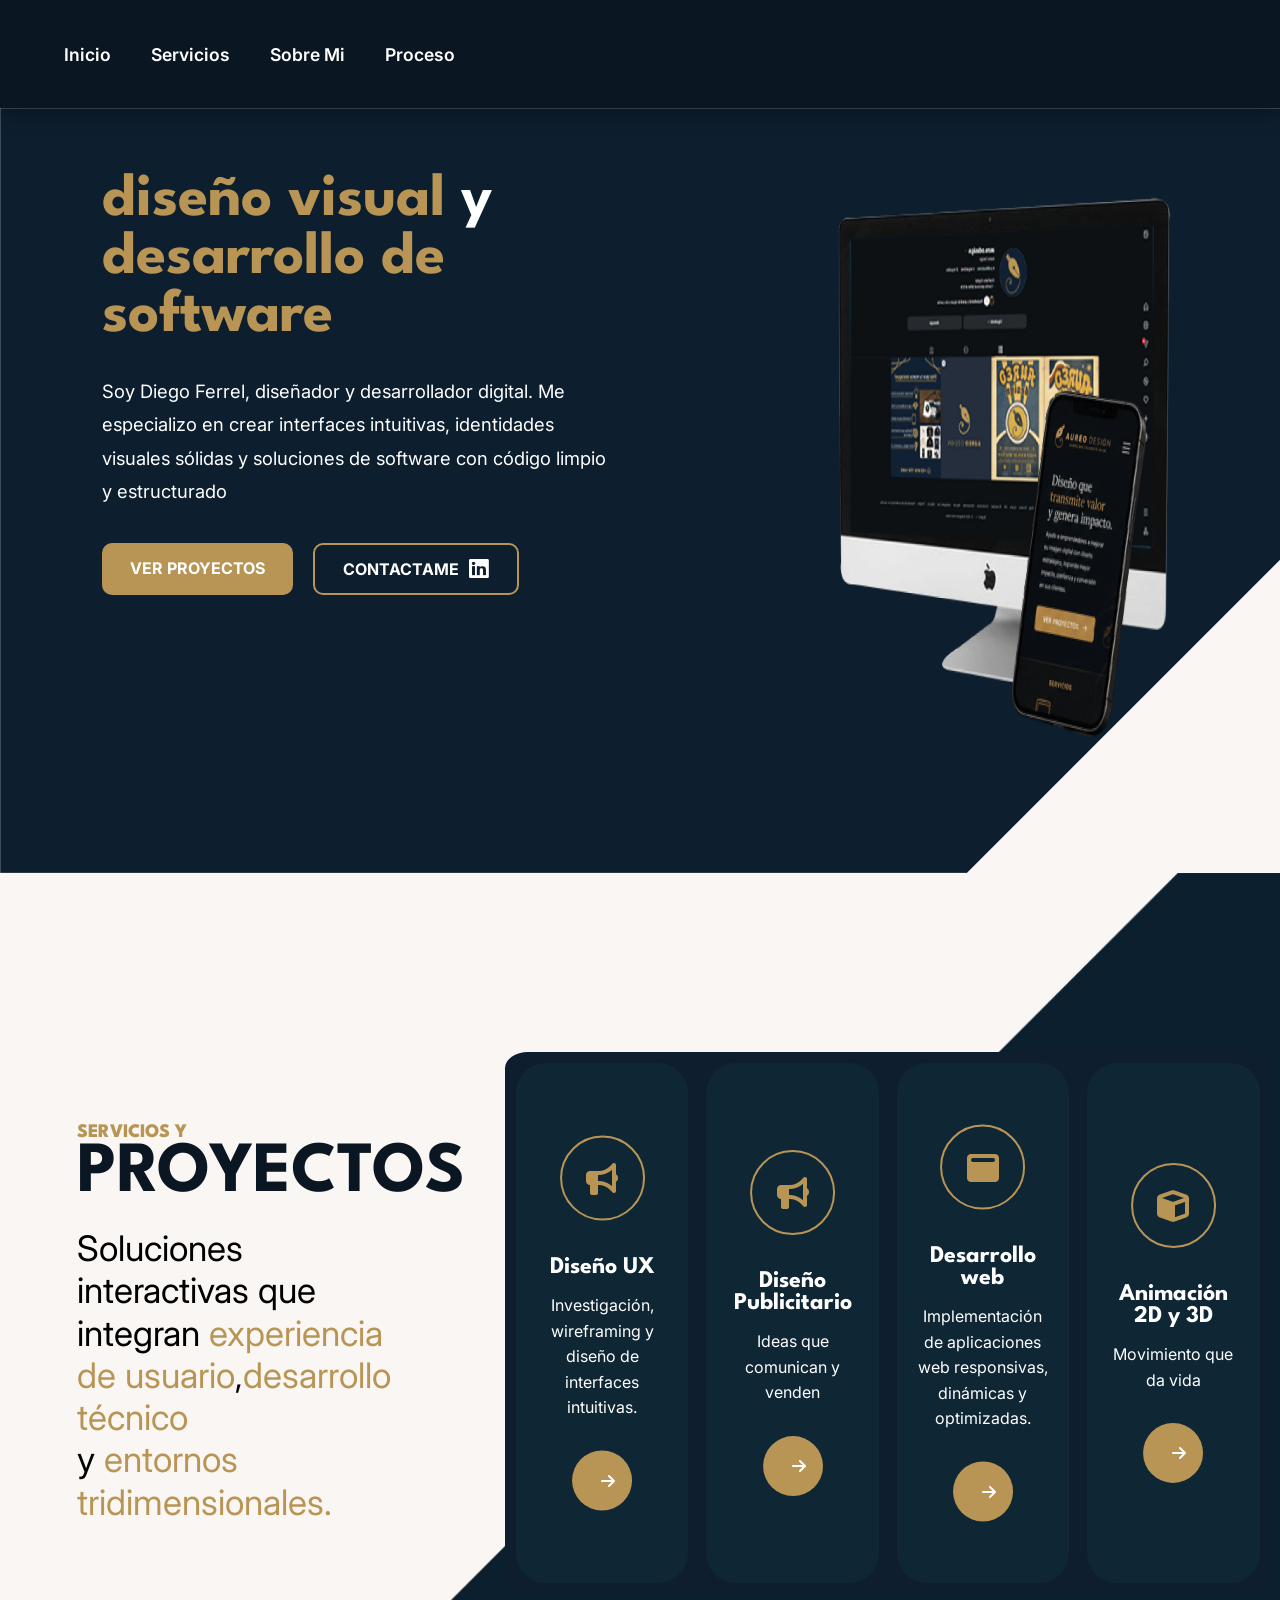
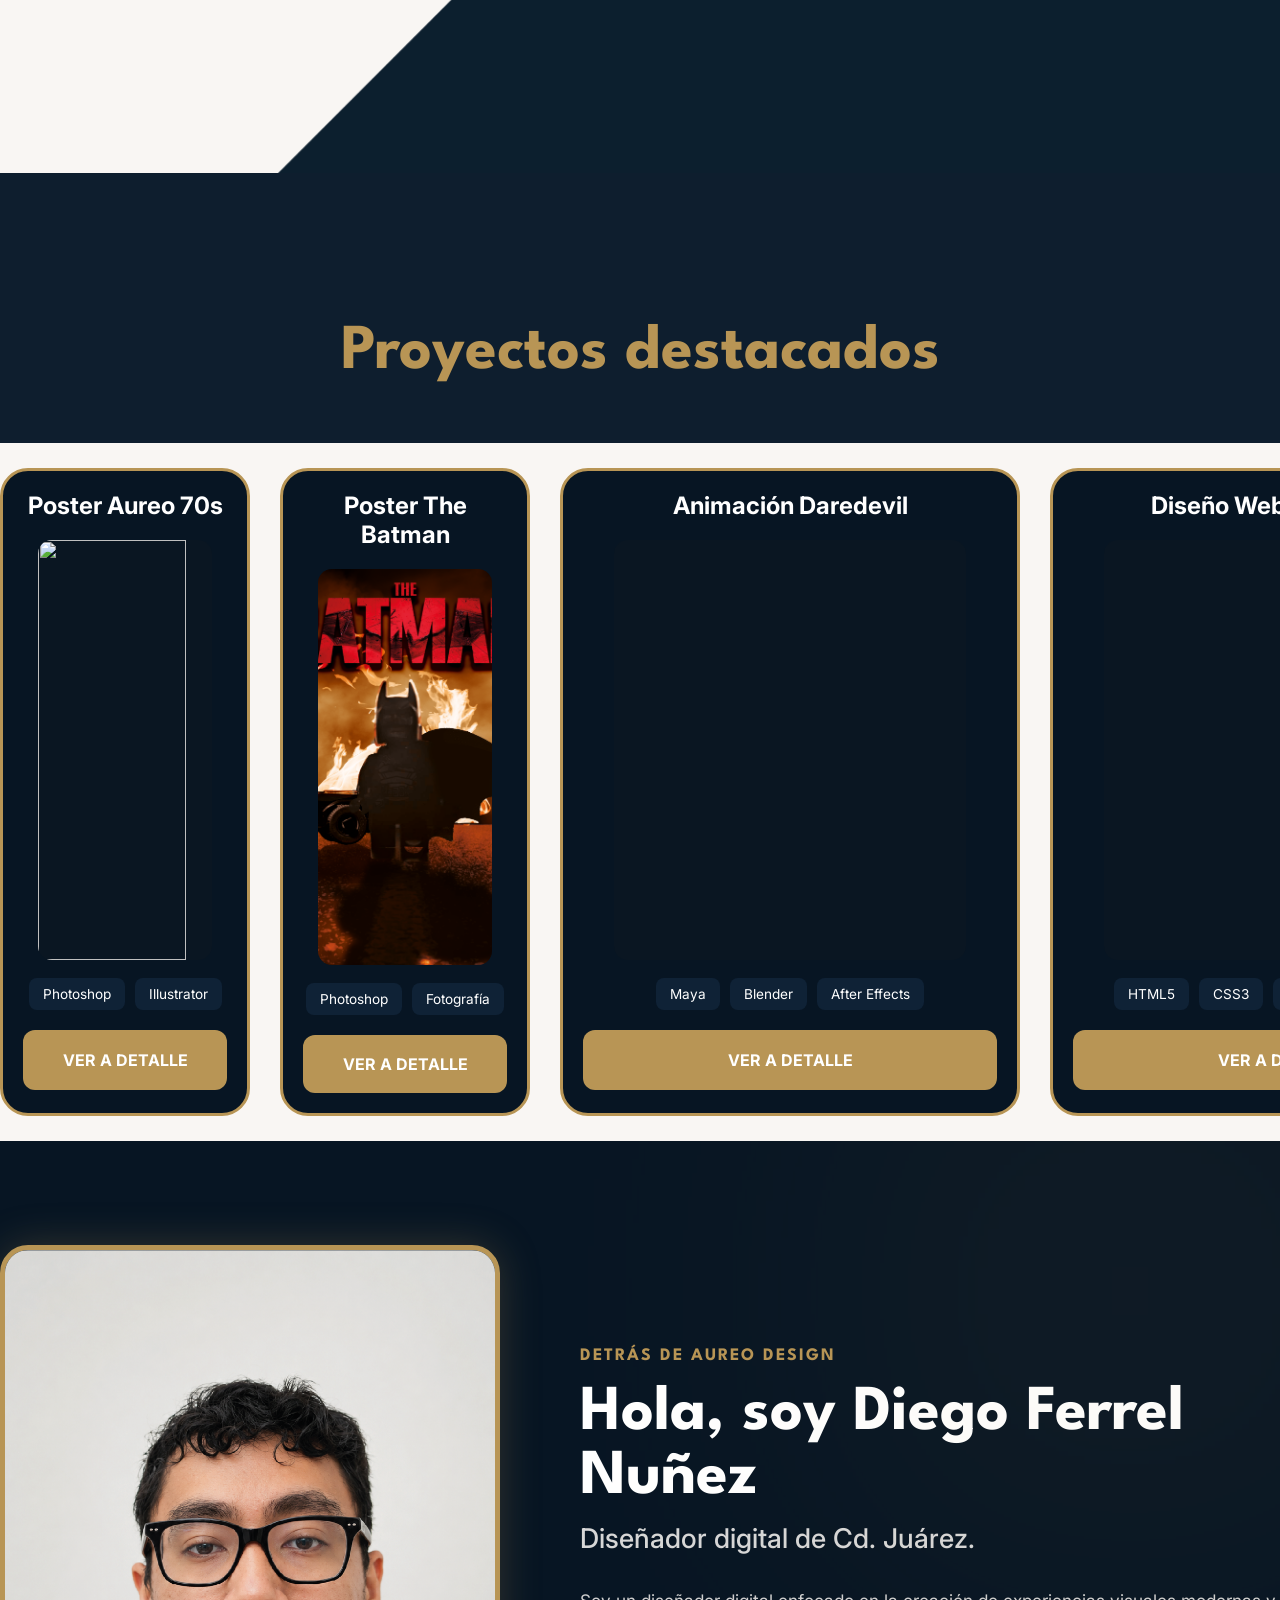
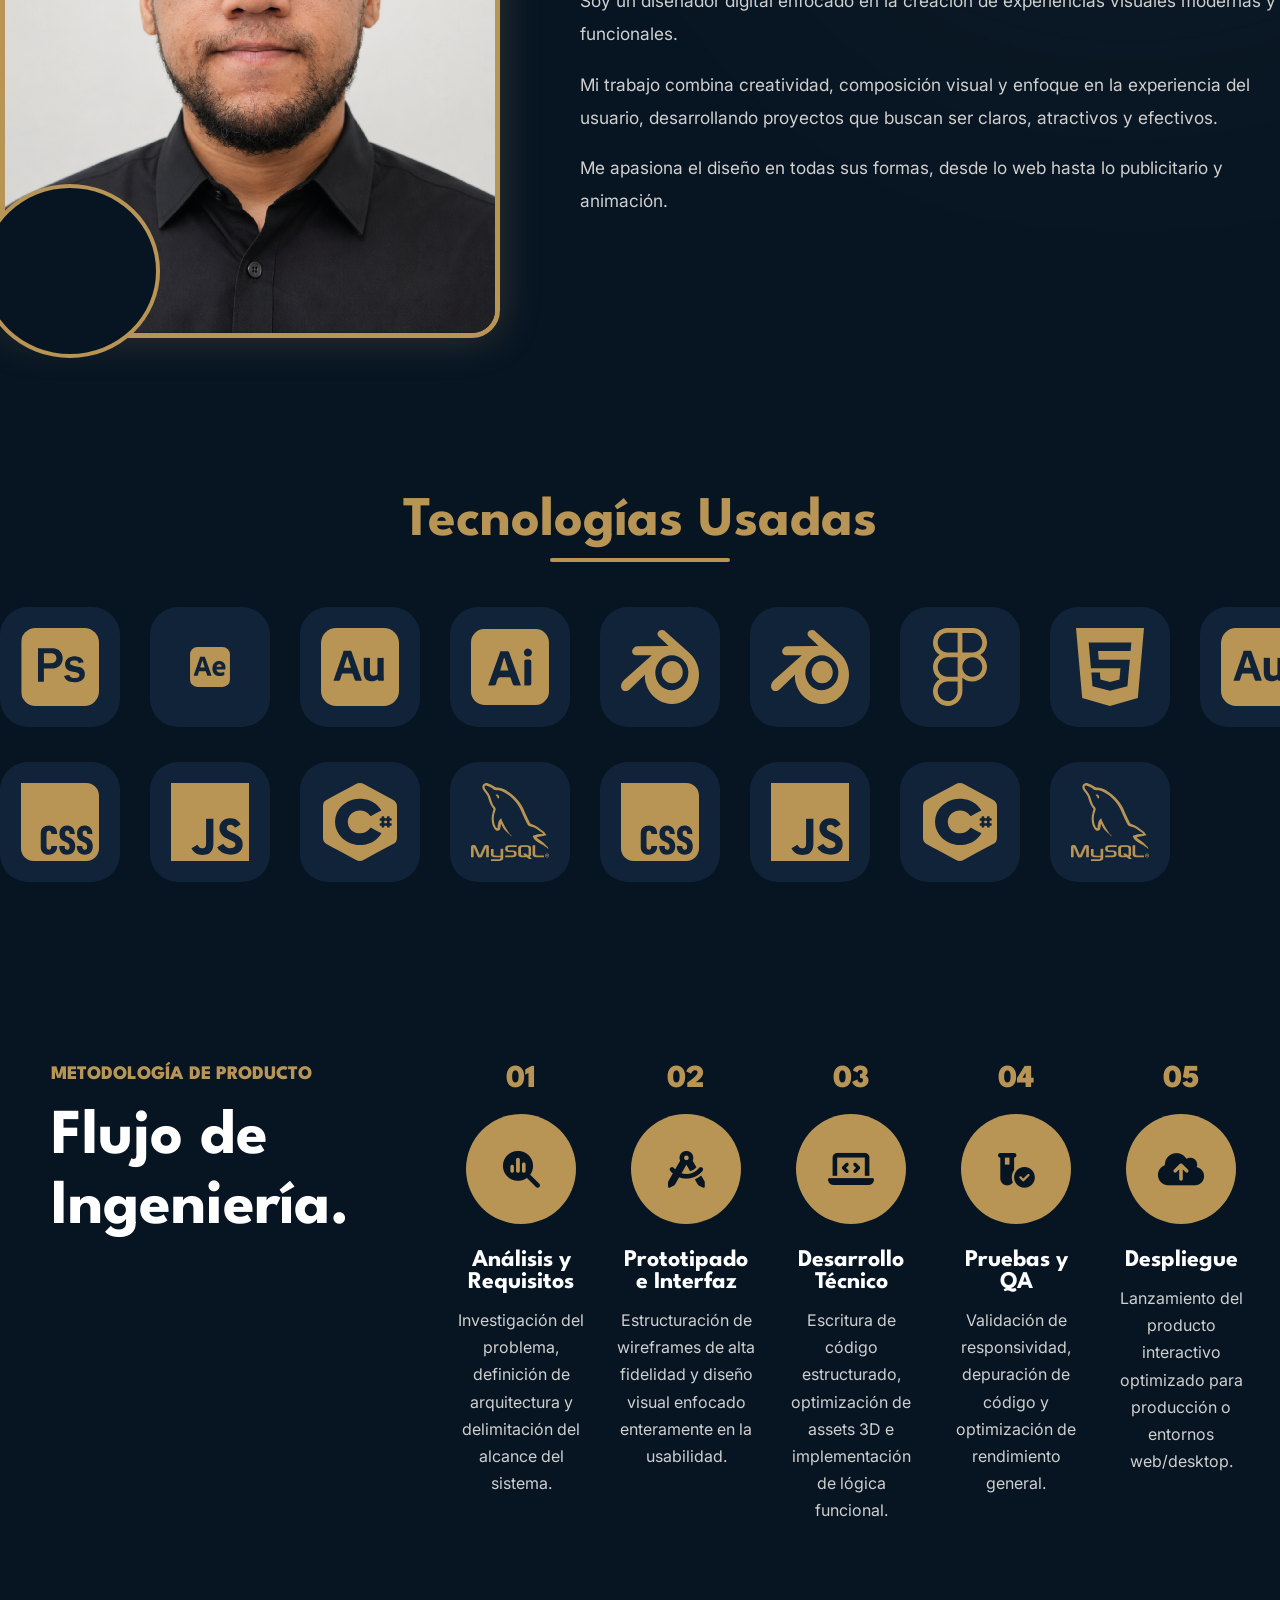
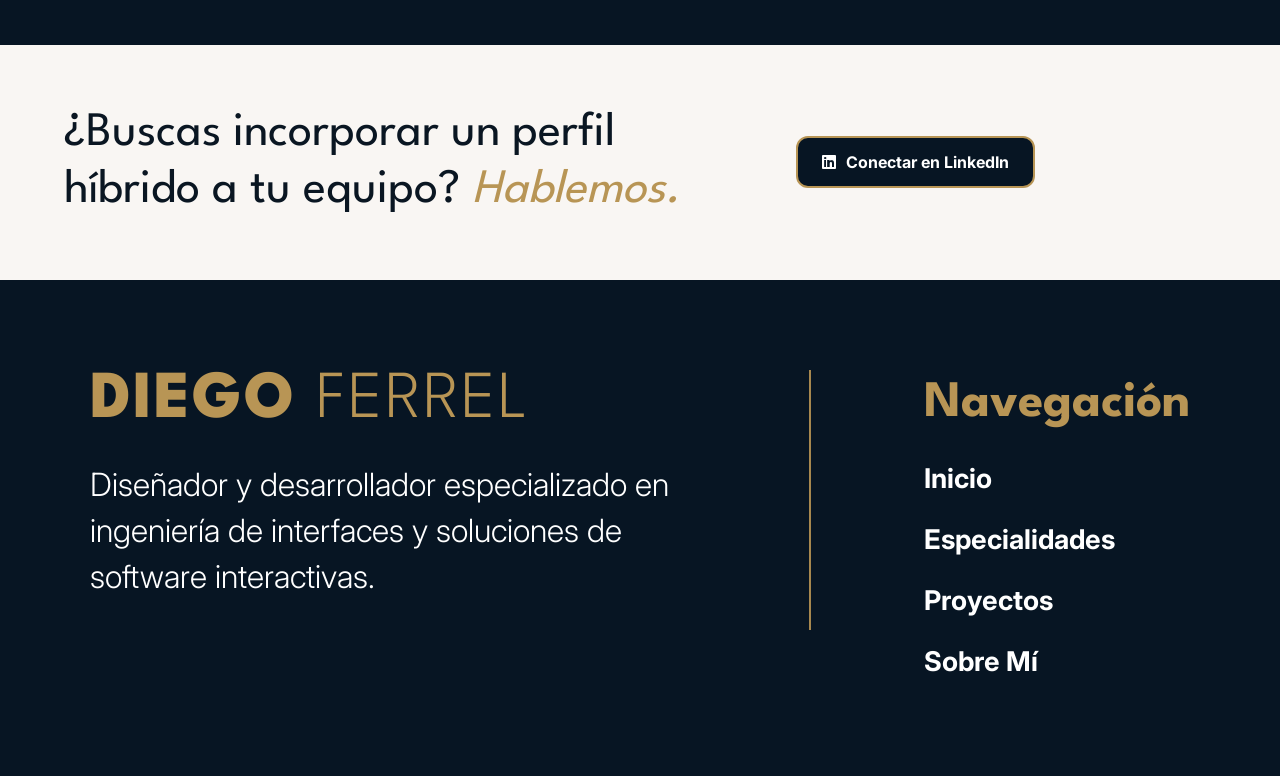
==== commit 0baabe91: "Cositas" ====
--- a/index.html
+++ b/index.html
@@ -43,7 +43,6 @@
         <div class="hero-content">
 
             <h1>
-                La intersección entre<br>
                 <span>diseño visual</span> y<br>
                 <span>desarrollo de software</span>
             </h1>
@@ -527,7 +526,7 @@
 
     </section>
 
-    <section class="proceso" id="metodologia">
+    <section class="proceso" id="proceso">
         <div class="proceso-header">
             <div class="proceso-texto">
                 <span class="mini-titulo">METODOLOGÍA DE PRODUCTO</span>
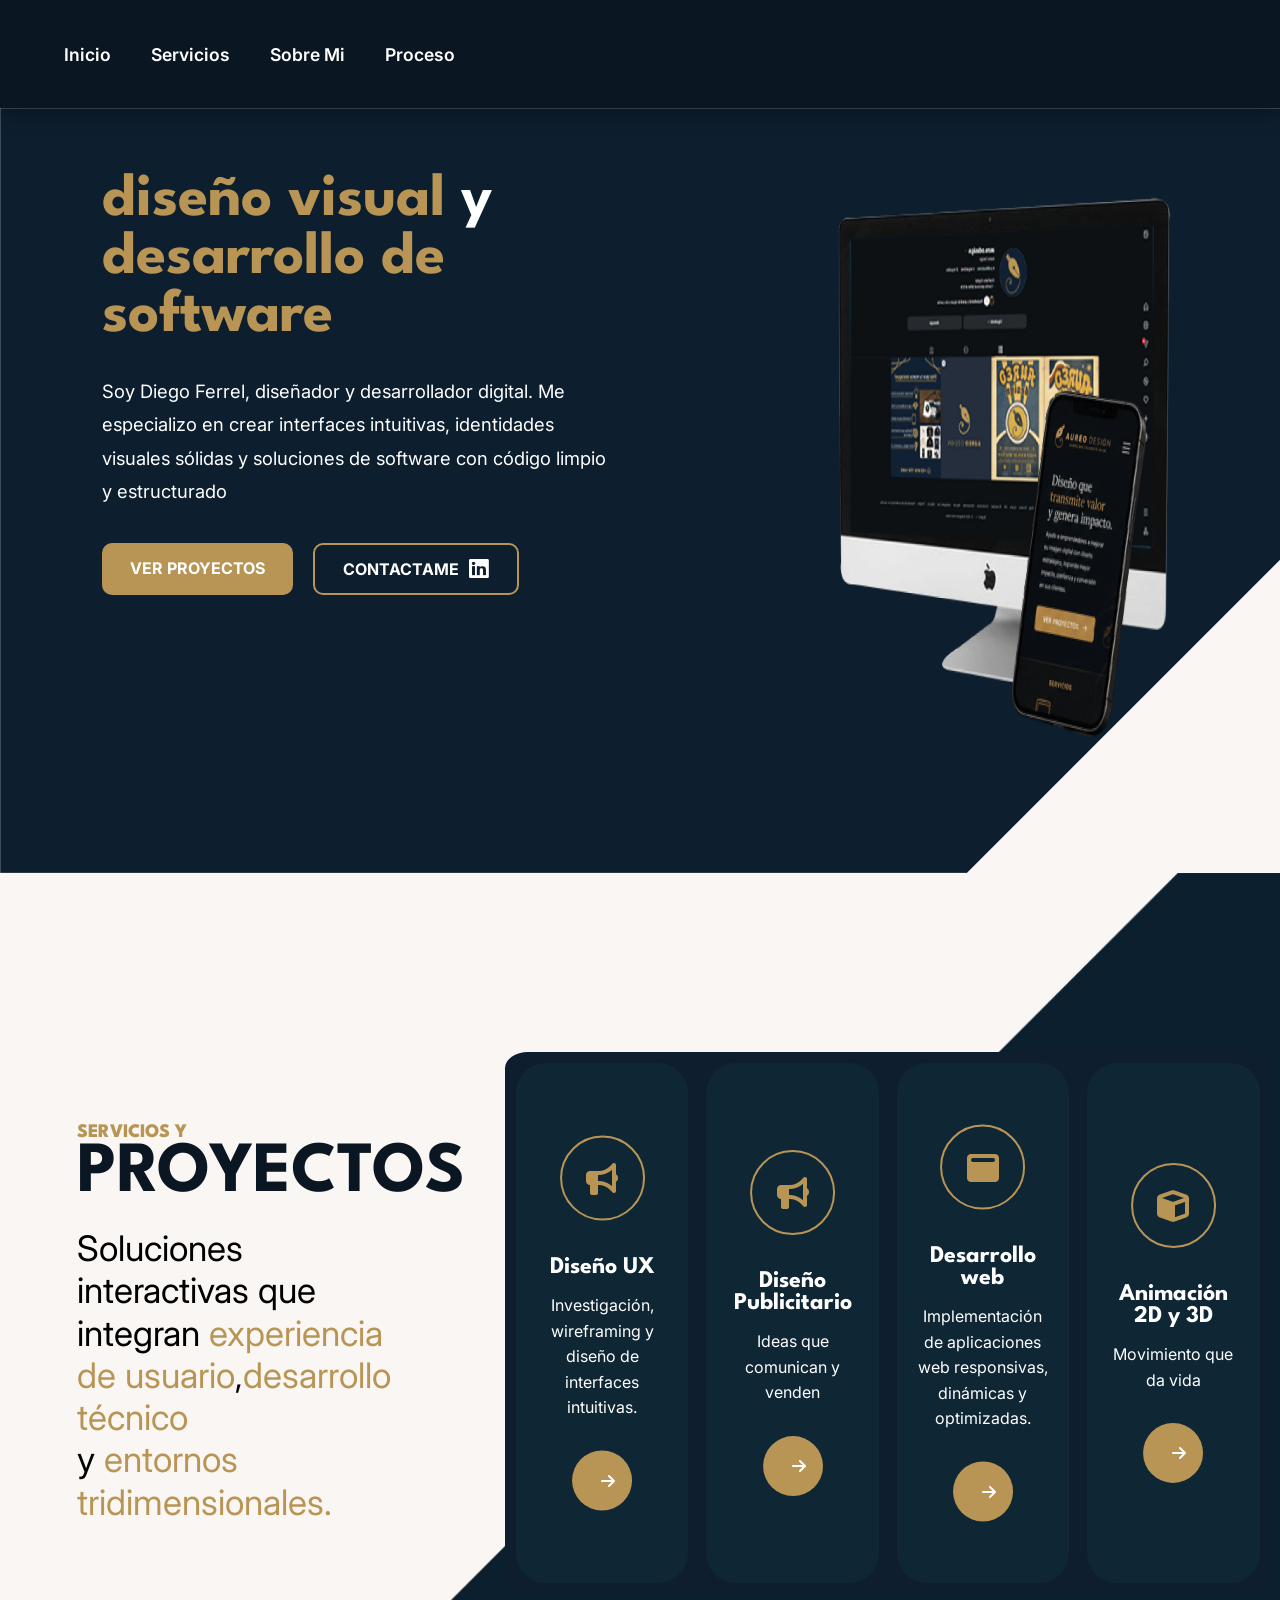
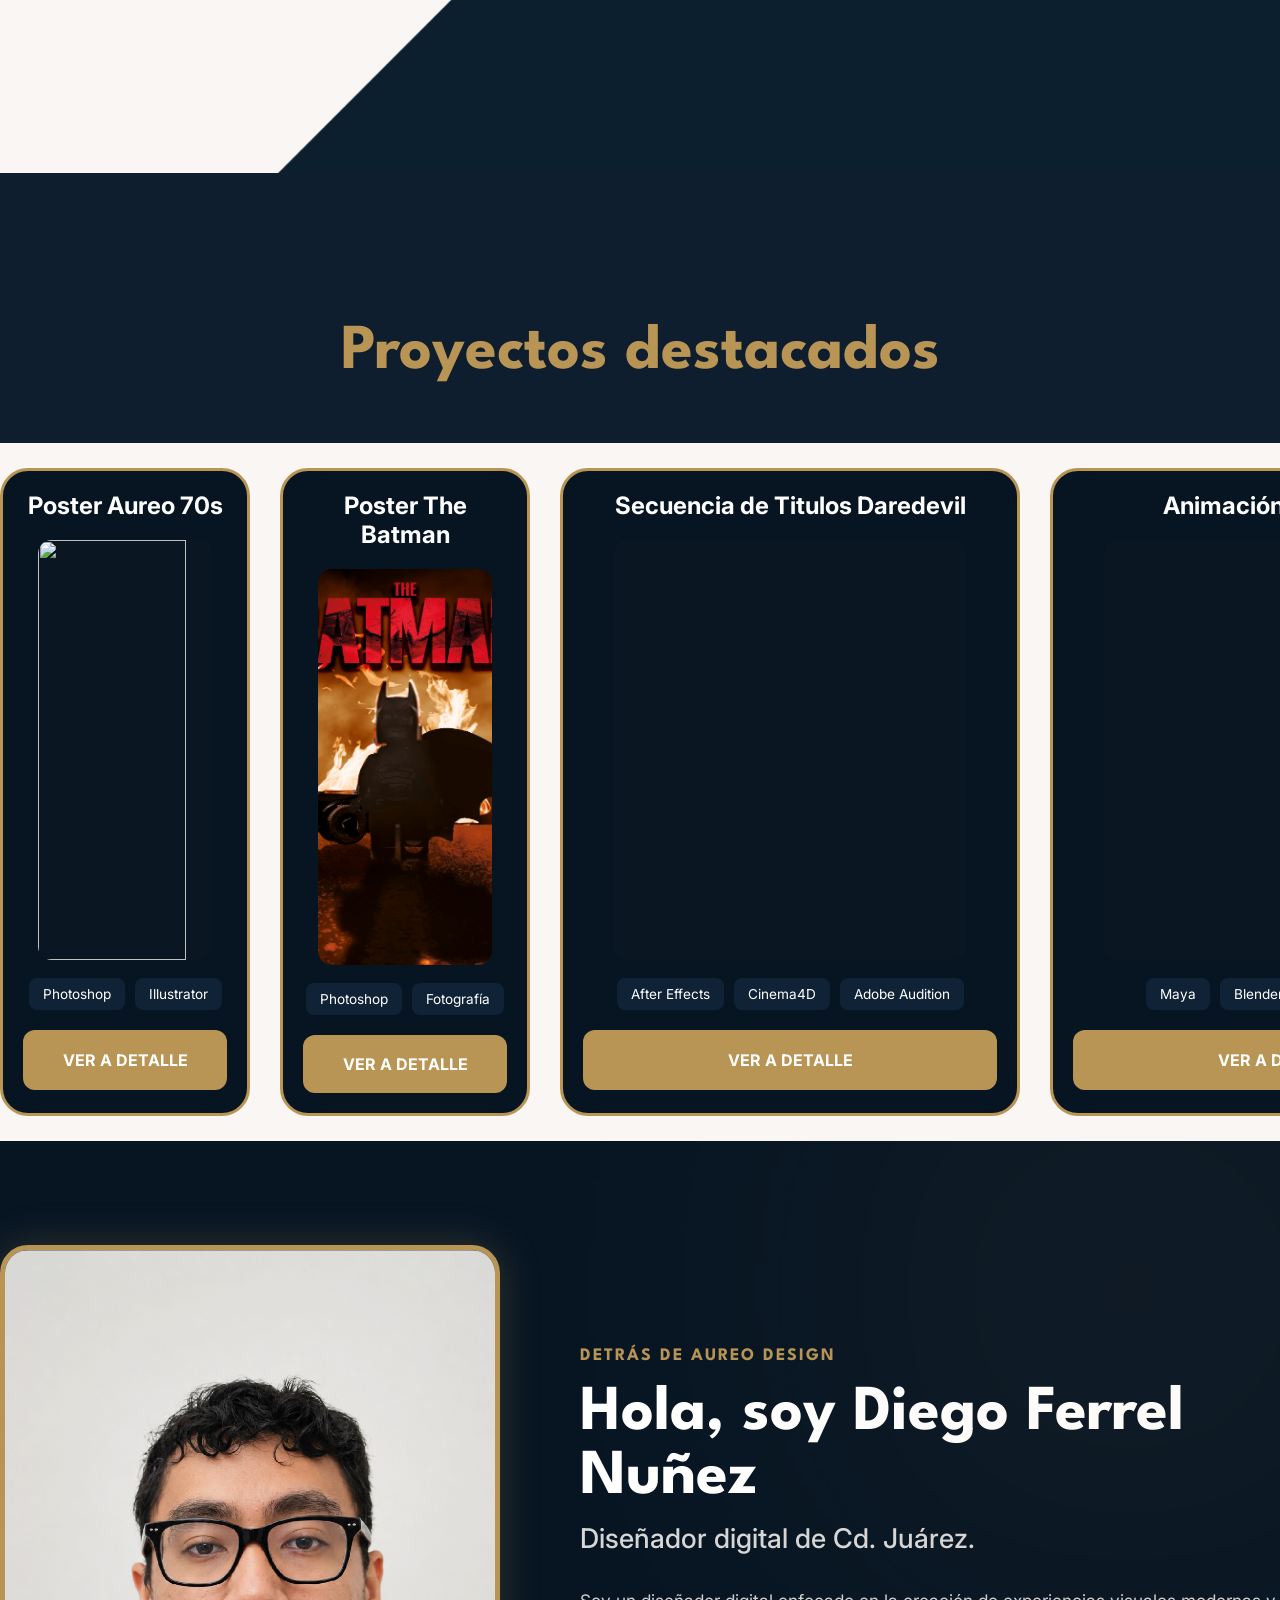
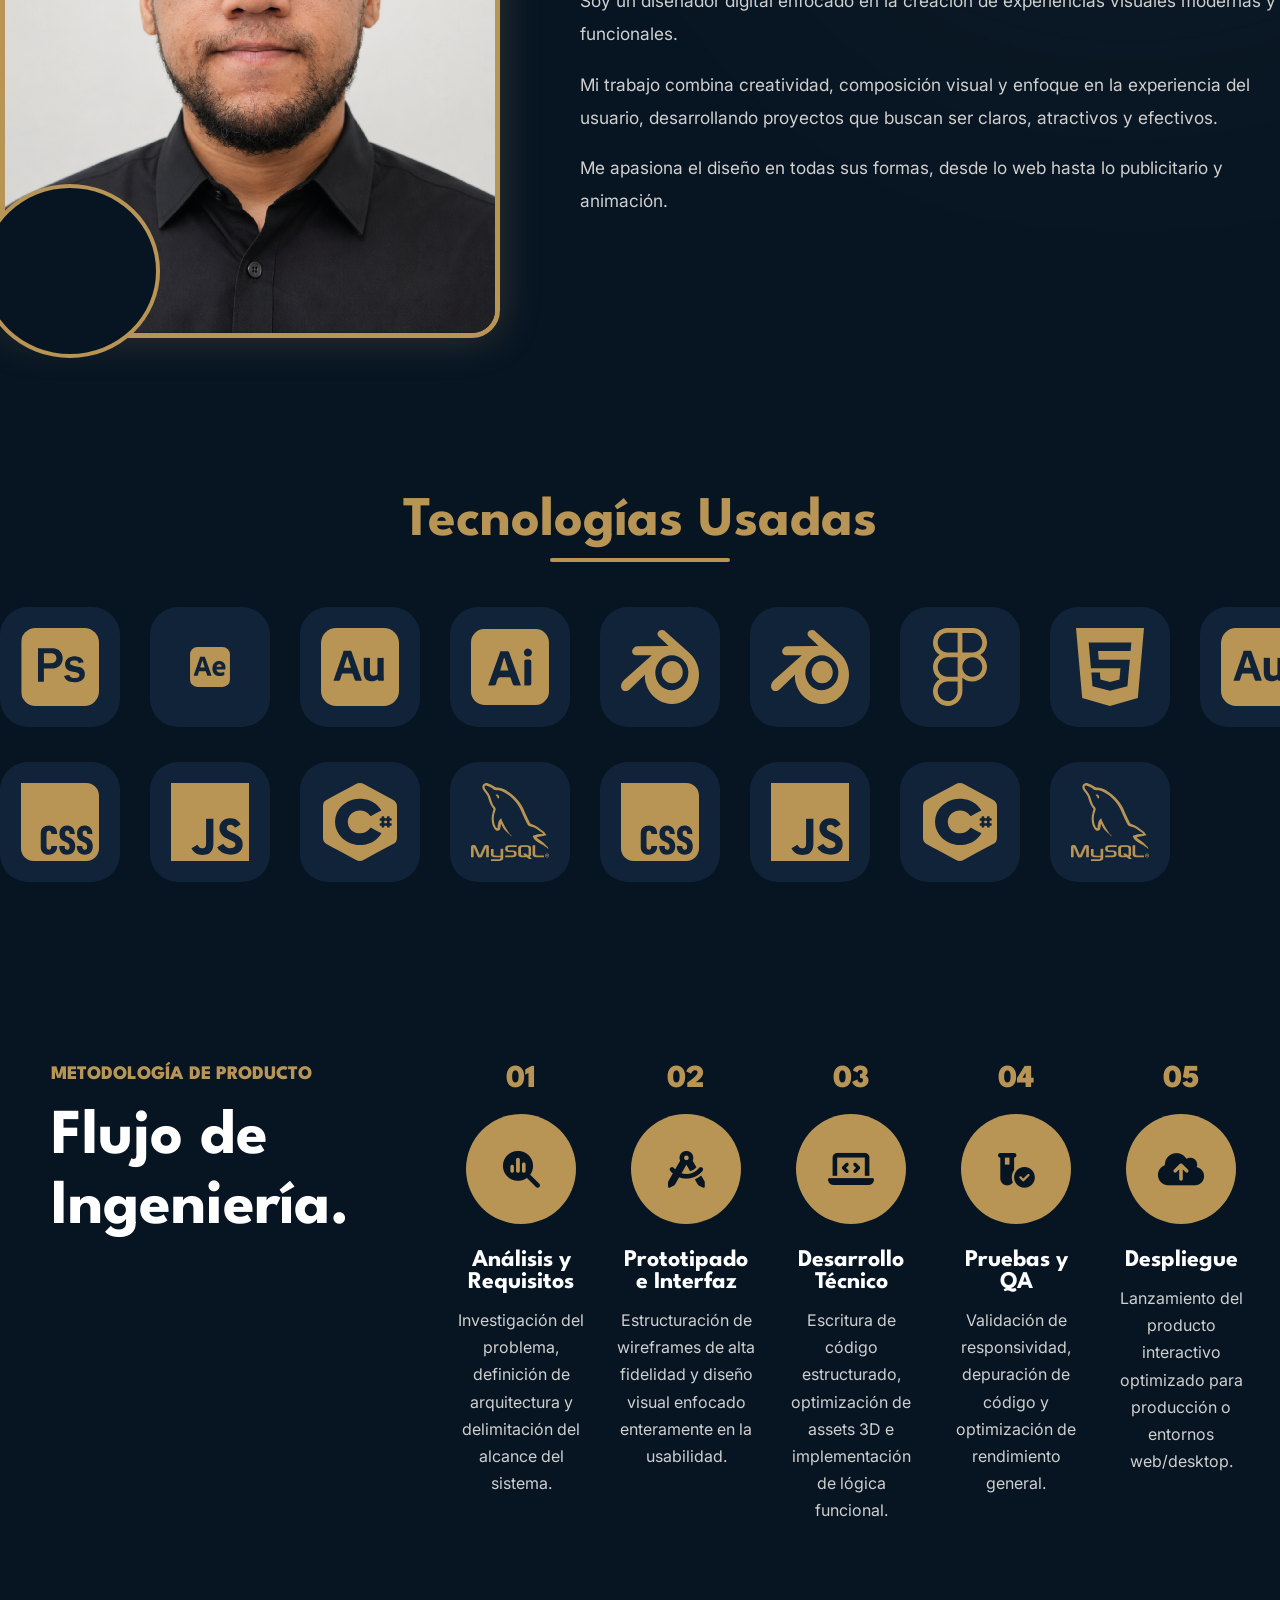
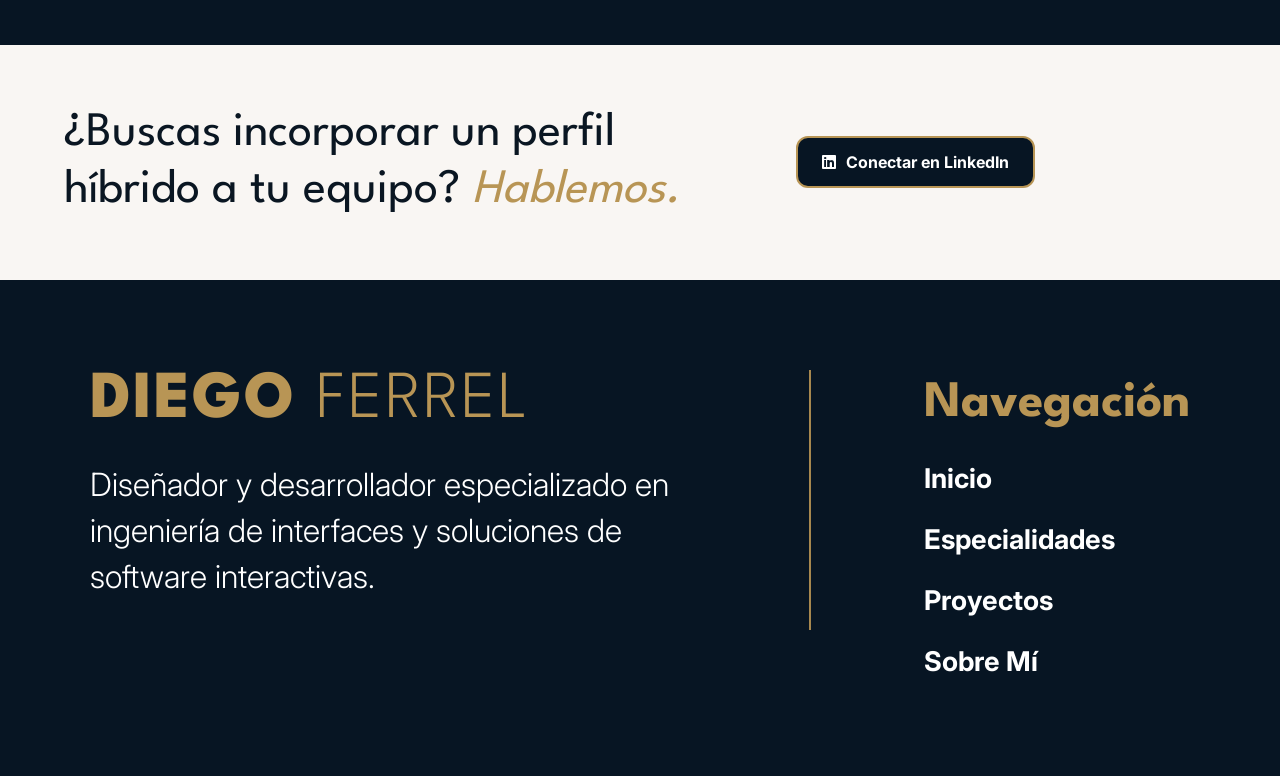
==== commit 79323ce3: "Actualizacione" ====
--- a/index.html
+++ b/index.html
@@ -226,7 +226,6 @@
         <div class="carousel">
             <div class="carousel-track">
 
-                <!-- CARD 1 -->
                 <article class="project-card">
                     <h3>Poster Aureo 70s</h3>
 
@@ -243,7 +242,6 @@
                     </a>
                 </article>
 
-                <!-- CARD 2 -->
                 <article class="project-card">
                     <h3>Poster The Batman</h3>
 
@@ -259,7 +257,24 @@
                     </a>
                 </article>
 
-                <!-- CARD 3 -->
+                <article class="project-card video-card">
+                    <h3>Secuencia de Titulos Daredevil</h3>
+
+                    <video autoplay muted loop playsinline>
+                        <source src="./Recursos/Proyectos/Publicidad/ComposicionGeneralFinalConSonido.mp4" type="video/mp4">
+                    </video>
+
+                    <div class="tags">
+                        <span>After Effects</span>
+                        <span>Cinema4D</span>
+                        <span>Adobe Audition</span>
+                    </div>
+
+                    <a href="#" class="btn-card"
+                        data-src="./Recursos/Proyectos/Publicidad/ComposicionGeneralFinalConSonido.mp4">
+                        VER A DETALLE
+                    </a>
+                </article>
                 <article class="project-card video-card">
                     <h3>Animación Daredevil</h3>
 
--- a/css/styles_index.css
+++ b/css/styles_index.css
@@ -29,7 +29,7 @@
 }
 
 header {
-    position: fixed; /* Hace que el nav siga el scroll */
+    position: fixed;
     top: 0;
     left: 0;
     width: 100%;
@@ -53,7 +53,7 @@
 .logo-container {
     display: flex;
     align-items: center;
-    width: 200px; /* Ajusta según el tamaño real de tu logo */
+    width: 200px;
 }
 
 .logo-container img {
@@ -102,9 +102,8 @@
     width: 100%;
 }
 
-/* BOTÓN HAMBURGUESA */
 .hamburger {
-    display: none; /* Oculto en escritorio */
+    display: none;
     flex-direction: column;
     justify-content: space-between;
     width: 30px;
@@ -122,9 +121,8 @@
     transition: all 0.3s ease-in-out;
 }
 
-/* Compensación de altura para la primera sección debido al header fixed */
 .primeraseccion {
-    margin-top: 12dvh; /* Debe ser igual al height del header */
+    margin-top: 12dvh; 
 }
 
 .primeraseccion {
@@ -2140,9 +2138,6 @@
 
 }
 
-/* =========================
-   720px
-========================= */
 @media screen and (max-width:720px) {
 
     header {
@@ -2288,9 +2283,6 @@
     }
 }
 
-/* =========================
-   650px
-========================= */
 @media screen and (max-width:650px) {
 
     header nav ul {
